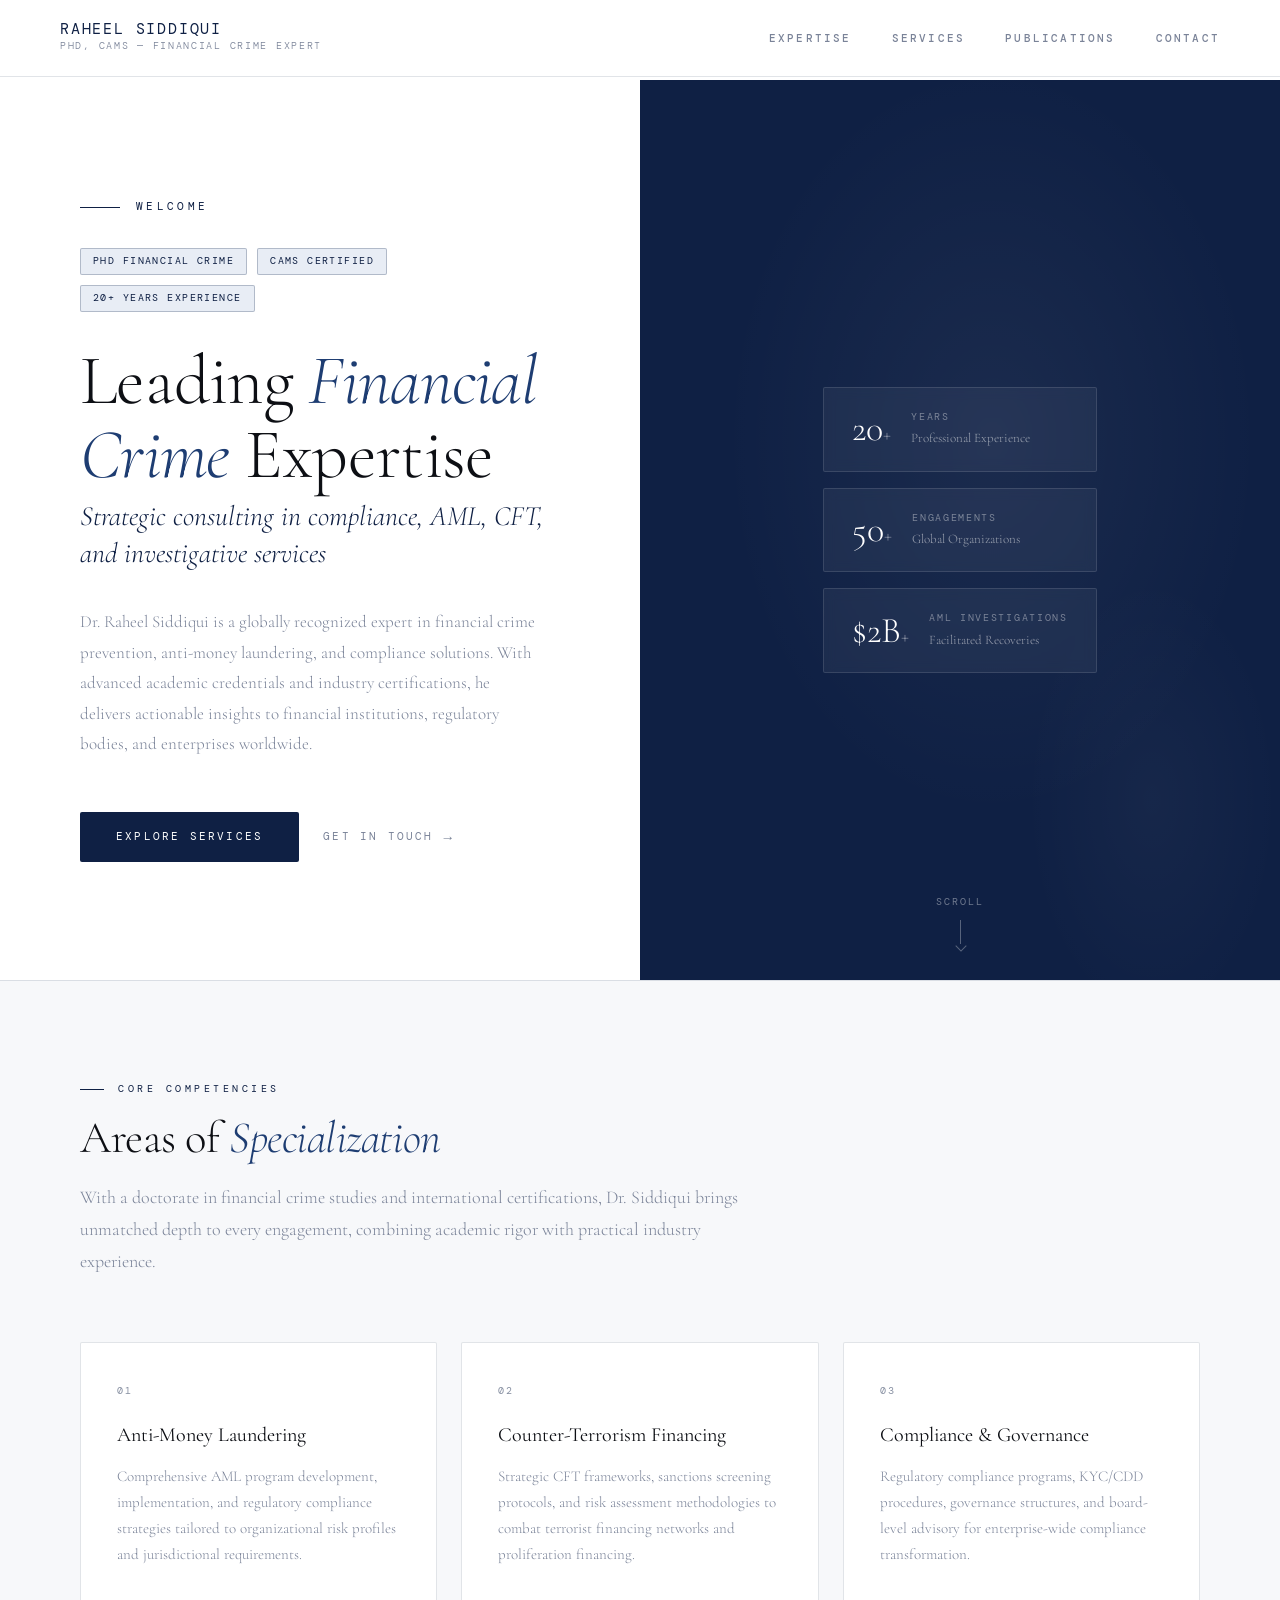
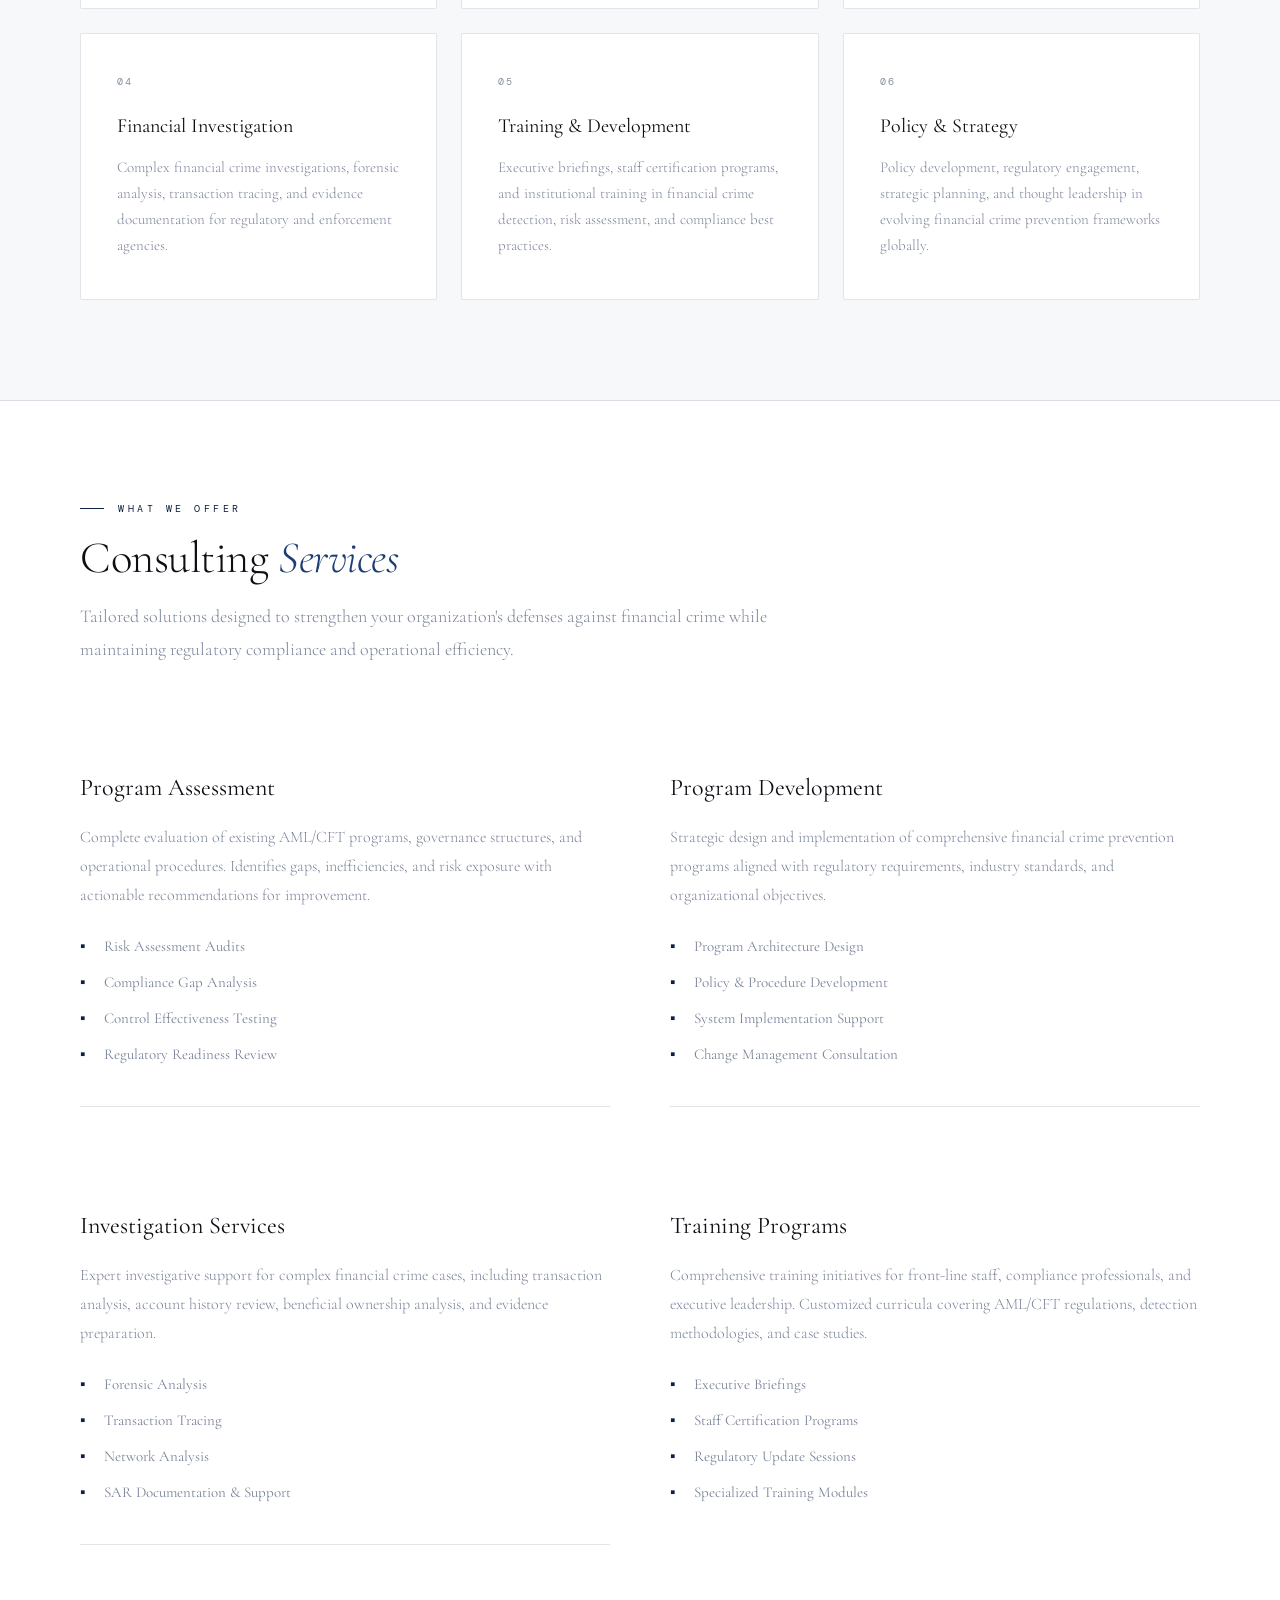
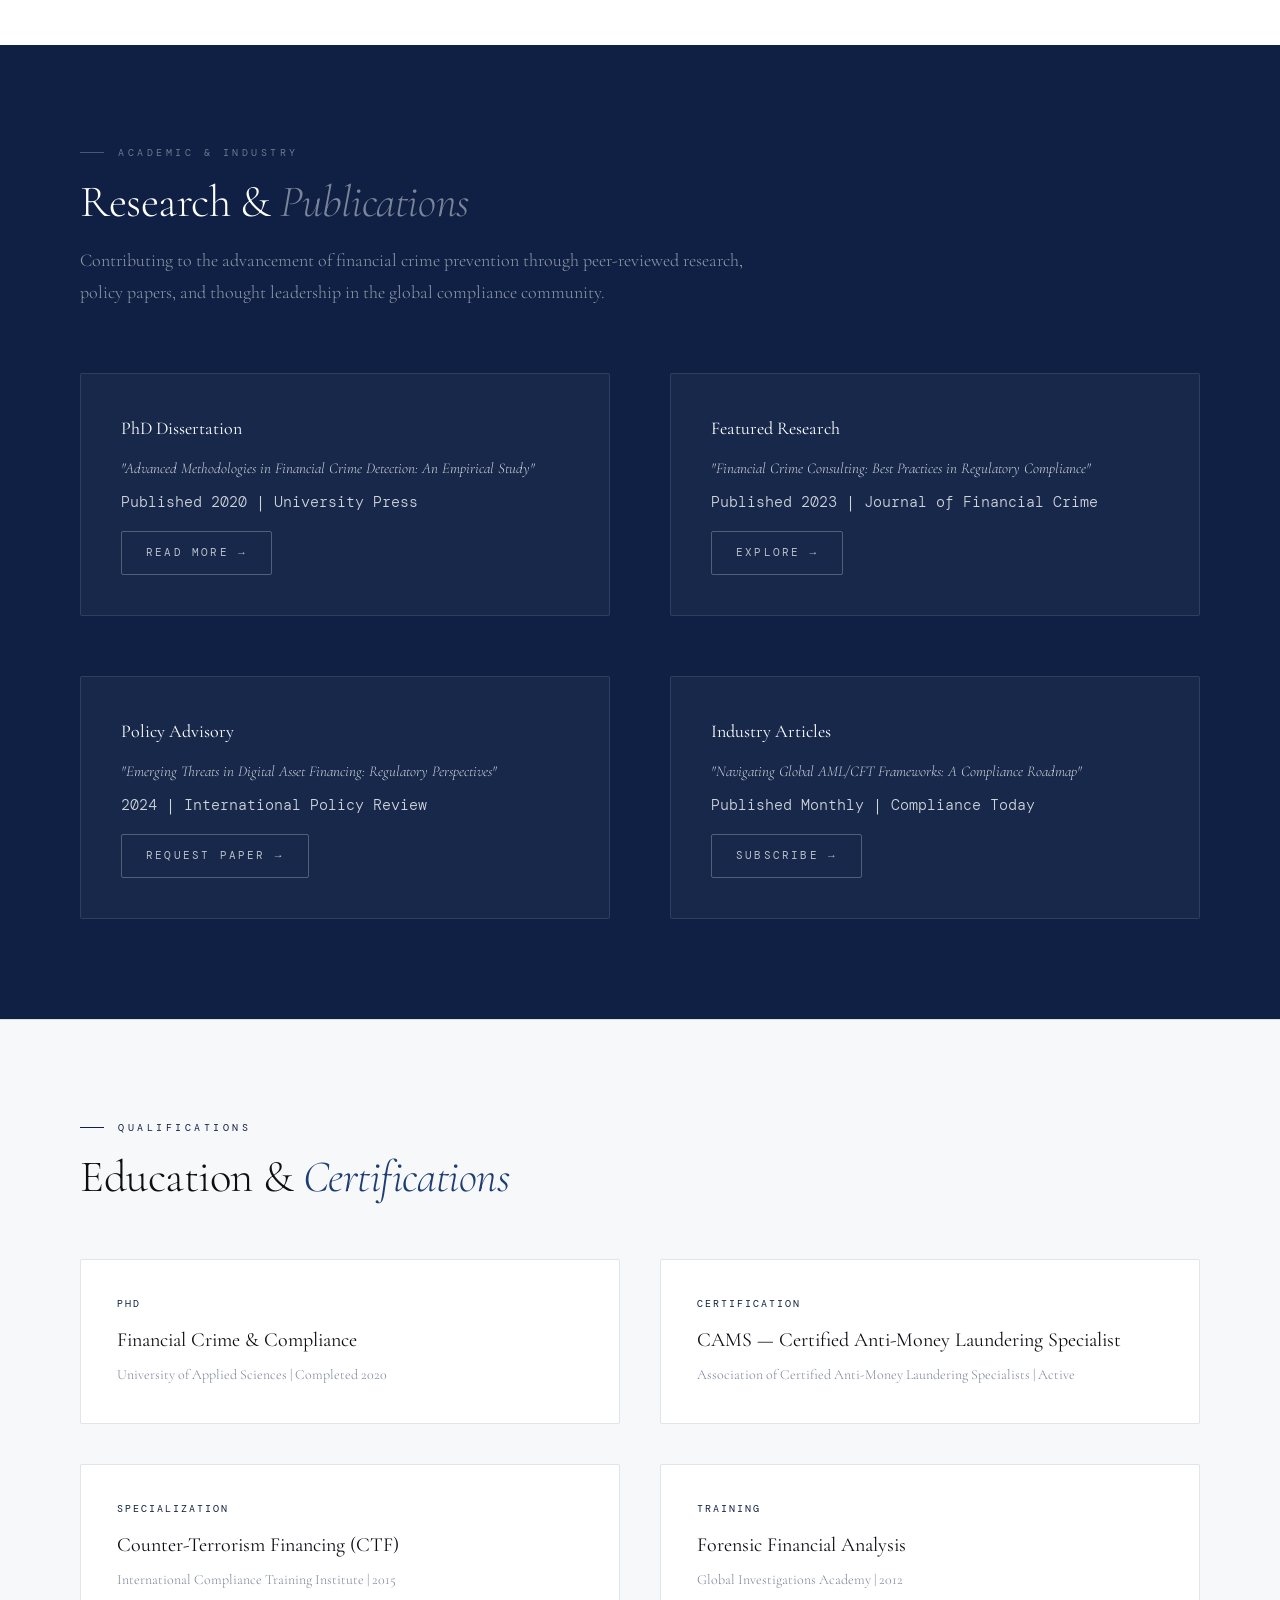
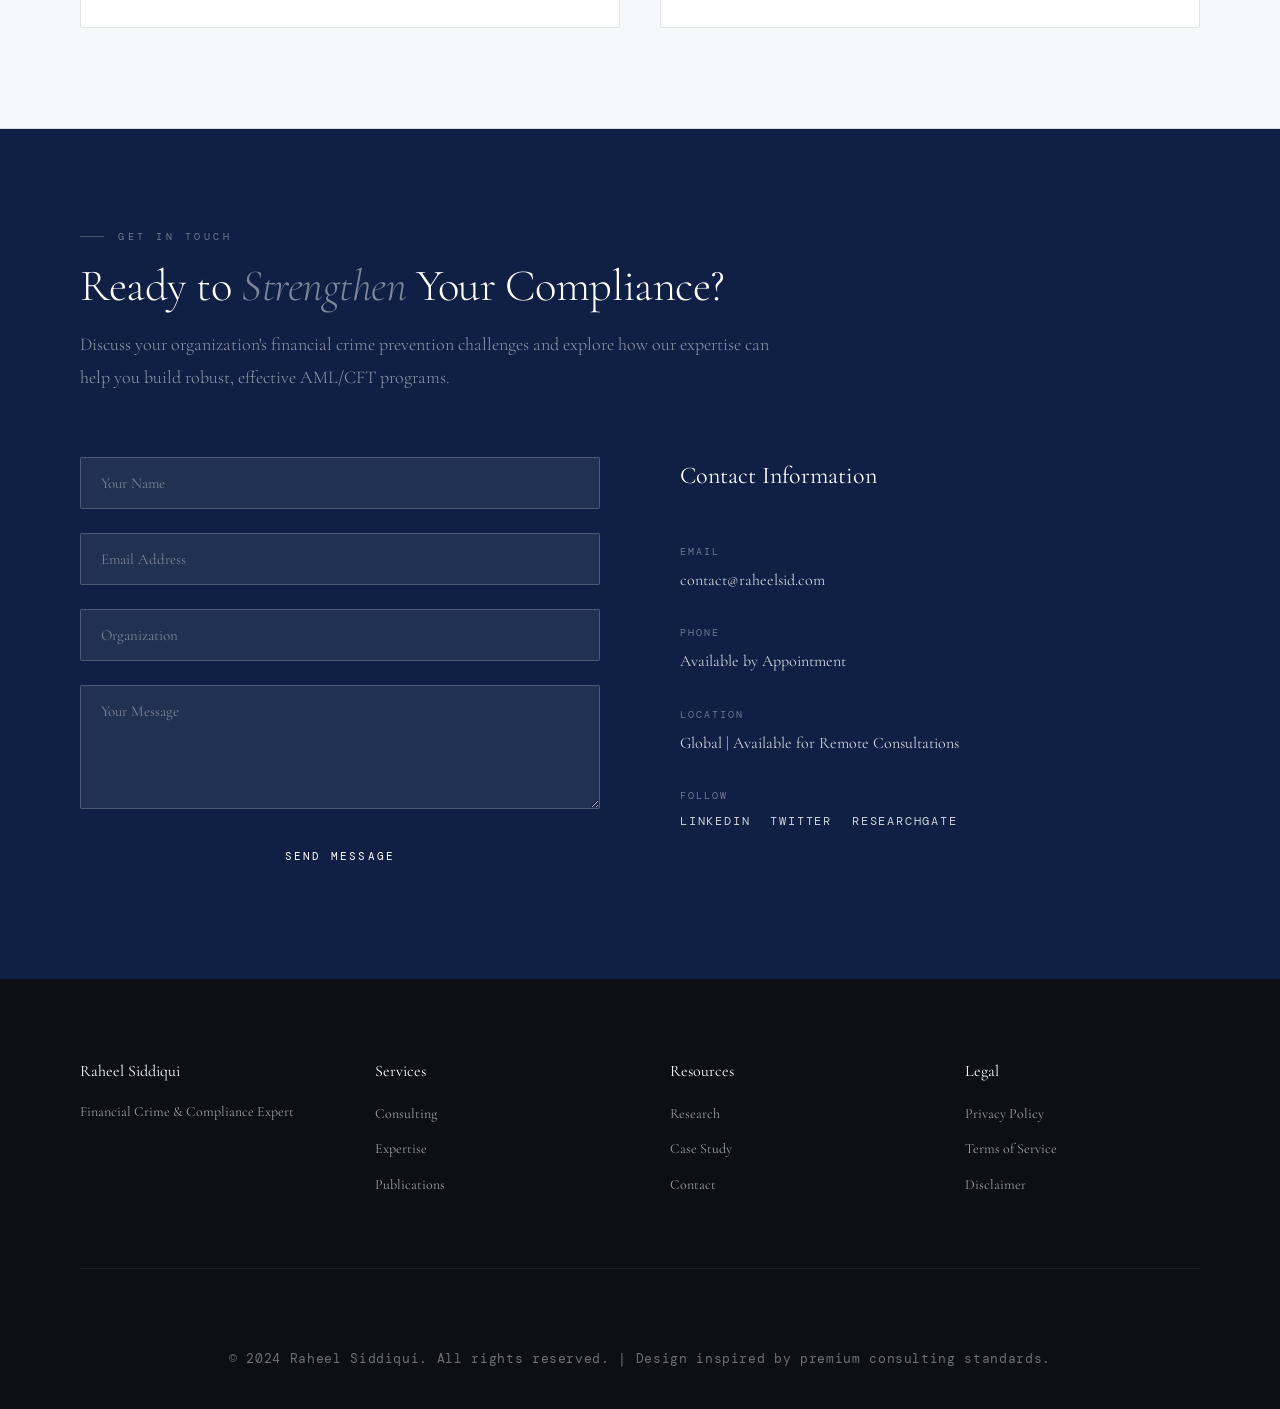
==== Github/index.html @ ab9042a6 "Initial commit of website files" ====
<!DOCTYPE html>
<html lang="en">
<head>
<meta charset="UTF-8">
<meta name="viewport" content="width=device-width, initial-scale=1.0">
<title>Raheel Siddiqui — PhD, CAMS | Financial Crime & Compliance Expert</title>
<link href="https://fonts.googleapis.com/css2?family=Cormorant+Garamond:ital,wght@0,300;0,400;0,600;1,300;1,400&family=DM+Mono:wght@300;400&display=swap" rel="stylesheet">
<link rel="stylesheet" href="styles.css">
</head>
<body>

<!-- ═══════════════════════ NAVIGATION ═══════════════════════ -->
<nav class="navbar">
  <div class="nav-logo-block">
    <div class="nav-name">Raheel Siddiqui</div>
    <div class="nav-title">PhD, CAMS — Financial Crime Expert</div>
  </div>
  <ul class="nav-links">
    <li><a href="#expertise">Expertise</a></li>
    <li><a href="#services">Services</a></li>
    <li><a href="#publications">Publications</a></li>
    <li><a href="#contact">Contact</a></li>
  </ul>
</nav>

<!-- ═══════════════════════ HERO SECTION ═══════════════════════ -->
<section class="hero">
  <div class="hero-left">
    <div class="hero-eyebrow">
      <span>Welcome</span>
    </div>
    
    <div class="hero-credential-row">
      <span class="cred-pill">PhD Financial Crime</span>
      <span class="cred-pill">CAMS Certified</span>
      <span class="cred-pill">20+ Years Experience</span>
    </div>

    <h1>Leading <em>Financial Crime</em> Expertise</h1>
    
    <p class="hero-title-line">Strategic consulting in compliance, AML, CFT, and investigative services</p>
    
    <p class="hero-desc">
      Dr. Raheel Siddiqui is a globally recognized expert in financial crime prevention, anti-money laundering, and compliance solutions. With advanced academic credentials and industry certifications, he delivers actionable insights to financial institutions, regulatory bodies, and enterprises worldwide.
    </p>

    <div class="hero-cta-group">
      <a href="#services" class="btn-primary">Explore Services</a>
      <a href="#contact" class="btn-secondary">Get in Touch</a>
    </div>
  </div>

  <div class="hero-right">
    <div class="hero-visual"></div>
    <div class="hero-stats">
      <div class="stat-card">
        <div class="stat-val">20<span>+</span></div>
        <div class="stat-info">
          <div class="stat-label">Years</div>
          <div class="stat-sub">Professional Experience</div>
        </div>
      </div>
      <div class="stat-card">
        <div class="stat-val">50<span>+</span></div>
        <div class="stat-info">
          <div class="stat-label">Engagements</div>
          <div class="stat-sub">Global Organizations</div>
        </div>
      </div>
      <div class="stat-card">
        <div class="stat-val">$2B<span>+</span></div>
        <div class="stat-info">
          <div class="stat-label">AML Investigations</div>
          <div class="stat-sub">Facilitated Recoveries</div>
        </div>
      </div>
    </div>
    <div class="scroll-hint">
      <span>Scroll</span>
      <div class="scroll-arrow"></div>
    </div>
  </div>
</section>

<!-- ═══════════════════════ EXPERTISE SECTION ═══════════════════════ -->
<section id="expertise" class="section section-alt">
  <div class="section-label">Core Competencies</div>
  <h2>Areas of <em>Specialization</em></h2>
  <p class="section-intro">
    With a doctorate in financial crime studies and international certifications, Dr. Siddiqui brings unmatched depth to every engagement, combining academic rigor with practical industry experience.
  </p>

  <div class="three-col">
    <div class="info-card">
      <div class="info-card-num">01</div>
      <h3>Anti-Money Laundering</h3>
      <p>Comprehensive AML program development, implementation, and regulatory compliance strategies tailored to organizational risk profiles and jurisdictional requirements.</p>
    </div>

    <div class="info-card">
      <div class="info-card-num">02</div>
      <h3>Counter-Terrorism Financing</h3>
      <p>Strategic CFT frameworks, sanctions screening protocols, and risk assessment methodologies to combat terrorist financing networks and proliferation financing.</p>
    </div>

    <div class="info-card">
      <div class="info-card-num">03</div>
      <h3>Compliance & Governance</h3>
      <p>Regulatory compliance programs, KYC/CDD procedures, governance structures, and board-level advisory for enterprise-wide compliance transformation.</p>
    </div>

    <div class="info-card">
      <div class="info-card-num">04</div>
      <h3>Financial Investigation</h3>
      <p>Complex financial crime investigations, forensic analysis, transaction tracing, and evidence documentation for regulatory and enforcement agencies.</p>
    </div>

    <div class="info-card">
      <div class="info-card-num">05</div>
      <h3>Training & Development</h3>
      <p>Executive briefings, staff certification programs, and institutional training in financial crime detection, risk assessment, and compliance best practices.</p>
    </div>

    <div class="info-card">
      <div class="info-card-num">06</div>
      <h3>Policy & Strategy</h3>
      <p>Policy development, regulatory engagement, strategic planning, and thought leadership in evolving financial crime prevention frameworks globally.</p>
    </div>
  </div>
</section>

<!-- ═══════════════════════ SERVICES SECTION ═══════════════════════ -->
<section id="services" class="section">
  <div class="section-label">What We Offer</div>
  <h2>Consulting <em>Services</em></h2>
  <p class="section-intro">
    Tailored solutions designed to strengthen your organization's defenses against financial crime while maintaining regulatory compliance and operational efficiency.
  </p>

  <div class="two-col">
    <div class="service-block">
      <h3>Program Assessment</h3>
      <p>Complete evaluation of existing AML/CFT programs, governance structures, and operational procedures. Identifies gaps, inefficiencies, and risk exposure with actionable recommendations for improvement.</p>
      <ul class="service-list">
        <li>Risk Assessment Audits</li>
        <li>Compliance Gap Analysis</li>
        <li>Control Effectiveness Testing</li>
        <li>Regulatory Readiness Review</li>
      </ul>
    </div>

    <div class="service-block">
      <h3>Program Development</h3>
      <p>Strategic design and implementation of comprehensive financial crime prevention programs aligned with regulatory requirements, industry standards, and organizational objectives.</p>
      <ul class="service-list">
        <li>Program Architecture Design</li>
        <li>Policy & Procedure Development</li>
        <li>System Implementation Support</li>
        <li>Change Management Consultation</li>
      </ul>
    </div>

    <div class="service-block">
      <h3>Investigation Services</h3>
      <p>Expert investigative support for complex financial crime cases, including transaction analysis, account history review, beneficial ownership analysis, and evidence preparation.</p>
      <ul class="service-list">
        <li>Forensic Analysis</li>
        <li>Transaction Tracing</li>
        <li>Network Analysis</li>
        <li>SAR Documentation & Support</li>
      </ul>
    </div>

    <div class="service-block">
      <h3>Training Programs</h3>
      <p>Comprehensive training initiatives for front-line staff, compliance professionals, and executive leadership. Customized curricula covering AML/CFT regulations, detection methodologies, and case studies.</p>
      <ul class="service-list">
        <li>Executive Briefings</li>
        <li>Staff Certification Programs</li>
        <li>Regulatory Update Sessions</li>
        <li>Specialized Training Modules</li>
      </ul>
    </div>
  </div>
</section>

<!-- ═══════════════════════ PUBLICATIONS SECTION ═══════════════════════ -->
<section id="publications" class="section section-navy">
  <div class="section-label light">Academic & Industry</div>
  <h2 class="light">Research & <em>Publications</em></h2>
  <p class="section-intro light">
    Contributing to the advancement of financial crime prevention through peer-reviewed research, policy papers, and thought leadership in the global compliance community.
  </p>

  <div class="two-col">
    <div class="pub-card">
      <h3>PhD Dissertation</h3>
      <p><em>"Advanced Methodologies in Financial Crime Detection: An Empirical Study"</em></p>
      <p class="pub-meta">Published 2020 | University Press</p>
      <a href="dissertation.html" class="btn-outline">Read More →</a>
    </div>

    <div class="pub-card">
      <h3>Featured Research</h3>
      <p><em>"Financial Crime Consulting: Best Practices in Regulatory Compliance"</em></p>
      <p class="pub-meta">Published 2023 | Journal of Financial Crime</p>
      <a href="financial-crime-consulting.html" class="btn-outline">Explore →</a>
    </div>

    <div class="pub-card">
      <h3>Policy Advisory</h3>
      <p><em>"Emerging Threats in Digital Asset Financing: Regulatory Perspectives"</em></p>
      <p class="pub-meta">2024 | International Policy Review</p>
      <a href="#contact" class="btn-outline">Request Paper →</a>
    </div>

    <div class="pub-card">
      <h3>Industry Articles</h3>
      <p><em>"Navigating Global AML/CFT Frameworks: A Compliance Roadmap"</em></p>
      <p class="pub-meta">Published Monthly | Compliance Today</p>
      <a href="#contact" class="btn-outline">Subscribe →</a>
    </div>
  </div>
</section>

<!-- ═══════════════════════ CREDENTIALS SECTION ═══════════════════════ -->
<section class="section section-alt">
  <div class="section-label">Qualifications</div>
  <h2>Education & <em>Certifications</em></h2>

  <div class="credentials-grid">
    <div class="cred-item">
      <div class="cred-type">PhD</div>
      <h3>Financial Crime & Compliance</h3>
      <p>University of Applied Sciences | Completed 2020</p>
    </div>

    <div class="cred-item">
      <div class="cred-type">Certification</div>
      <h3>CAMS — Certified Anti-Money Laundering Specialist</h3>
      <p>Association of Certified Anti-Money Laundering Specialists | Active</p>
    </div>

    <div class="cred-item">
      <div class="cred-type">Specialization</div>
      <h3>Counter-Terrorism Financing (CTF)</h3>
      <p>International Compliance Training Institute | 2015</p>
    </div>

    <div class="cred-item">
      <div class="cred-type">Training</div>
      <h3>Forensic Financial Analysis</h3>
      <p>Global Investigations Academy | 2012</p>
    </div>
  </div>
</section>

<!-- ═══════════════════════ CONTACT SECTION ═══════════════════════ -->
<section id="contact" class="section section-navy">
  <div class="section-label light">Get In Touch</div>
  <h2 class="light">Ready to <em>Strengthen</em> Your Compliance?</h2>
  <p class="section-intro light">
    Discuss your organization's financial crime prevention challenges and explore how our expertise can help you build robust, effective AML/CFT programs.
  </p>

  <div class="contact-container">
    <form class="contact-form" id="contactForm">
      <div class="form-group">
        <input type="text" placeholder="Your Name" required aria-label="Name">
      </div>
      <div class="form-group">
        <input type="email" placeholder="Email Address" required aria-label="Email">
      </div>
      <div class="form-group">
        <input type="text" placeholder="Organization" aria-label="Organization">
      </div>
      <div class="form-group">
        <textarea placeholder="Your Message" rows="5" aria-label="Message"></textarea>
      </div>
      <button type="submit" class="btn-primary">Send Message</button>
    </form>

    <div class="contact-info">
      <h3>Contact Information</h3>
      <div class="info-item">
        <span class="label">Email</span>
        <a href="mailto:contact@raheelsid.com">contact@raheelsid.com</a>
      </div>
      <div class="info-item">
        <span class="label">Phone</span>
        <a href="tel:+1-000-000-0000">Available by Appointment</a>
      </div>
      <div class="info-item">
        <span class="label">Location</span>
        <p>Global | Available for Remote Consultations</p>
      </div>
      <div class="info-item">
        <span class="label">Follow</span>
        <div class="social-links">
          <a href="#" aria-label="LinkedIn">LinkedIn</a>
          <a href="#" aria-label="Twitter">Twitter</a>
          <a href="#" aria-label="ResearchGate">ResearchGate</a>
        </div>
      </div>
    </div>
  </div>
</section>

<!-- ═══════════════════════ FOOTER ═══════════════════════ -->
<footer class="footer">
  <div class="footer-content">
    <div class="footer-col">
      <h4>Raheel Siddiqui</h4>
      <p>Financial Crime & Compliance Expert</p>
    </div>
    <div class="footer-col">
      <h4>Services</h4>
      <ul>
        <li><a href="#services">Consulting</a></li>
        <li><a href="#expertise">Expertise</a></li>
        <li><a href="#publications">Publications</a></li>
      </ul>
    </div>
    <div class="footer-col">
      <h4>Resources</h4>
      <ul>
        <li><a href="dissertation.html">Research</a></li>
        <li><a href="financial-crime-consulting.html">Case Study</a></li>
        <li><a href="#contact">Contact</a></li>
      </ul>
    </div>
    <div class="footer-col">
      <h4>Legal</h4>
      <ul>
        <li><a href="#privacy">Privacy Policy</a></li>
        <li><a href="#terms">Terms of Service</a></li>
        <li><a href="#disclaimer">Disclaimer</a></li>
      </ul>
    </div>
  </div>
  <div class="footer-bottom">
    <p>&copy; 2024 Raheel Siddiqui. All rights reserved. | Design inspired by premium consulting standards.</p>
  </div>
</footer>

<script src="script.js"></script>
</body>
</html>
---- Github/styles.css ----
/* ════════════════════════════════════════════════════════════════════════════ */
/* RAHEELSID.COM PROFESSIONAL WEBSITE STYLES */
/* ════════════════════════════════════════════════════════════════════════════ */

/* ──────────────────────── COLOR PALETTE ────────────────────────── */
:root {
  --white: #ffffff;
  --off-white: #f7f8fa;
  --light-gray: #eef0f4;
  --mid-gray: #c8cdd8;
  --muted: #7a8398;
  --black: #0d0f14;
  --navy: #0f2044;
  --navy-mid: #1a3360;
  --navy-light: #1e3d72;
  --navy-pale: #e8edf5;
  --accent: #d4af37;
  --rule: rgba(15, 32, 68, 0.12);
}

/* ──────────────────────── RESET & BASE ────────────────────────── */
*, *::before, *::after {
  box-sizing: border-box;
  margin: 0;
  padding: 0;
}

html {
  scroll-behavior: smooth;
}

body {
  background-color: var(--white);
  color: var(--black);
  font-family: 'Cormorant Garamond', Georgia, serif;
  overflow-x: hidden;
  cursor: default;
  line-height: 1.6;
}

/* ──────────────────────── NAVIGATION ────────────────────────── */
.navbar {
  position: fixed;
  top: 0;
  left: 0;
  right: 0;
  z-index: 100;
  display: flex;
  justify-content: space-between;
  align-items: center;
  padding: 22px 60px;
  background: rgba(255, 255, 255, 0.96);
  backdrop-filter: blur(12px);
  border-bottom: 1px solid var(--rule);
}

.nav-logo-block {
  display: flex;
  flex-direction: column;
  gap: 2px;
}

.nav-name {
  font-size: 15px;
  letter-spacing: 0.12em;
  text-transform: uppercase;
  color: var(--navy);
  font-family: 'DM Mono', monospace;
  font-weight: 400;
  line-height: 1;
}

.nav-title {
  font-family: 'DM Mono', monospace;
  font-size: 9.5px;
  letter-spacing: 0.18em;
  text-transform: uppercase;
  color: var(--muted);
  font-weight: 300;
}

.nav-links {
  display: flex;
  gap: 40px;
  list-style: none;
}

.nav-links a {
  font-family: 'DM Mono', monospace;
  font-size: 11px;
  letter-spacing: 0.2em;
  text-transform: uppercase;
  color: var(--muted);
  text-decoration: none;
  transition: color 0.3s, transform 0.2s;
}

.nav-links a:hover {
  color: var(--navy);
  transform: translateY(-2px);
}

/* ──────────────────────── HERO SECTION ────────────────────────── */
.hero {
  min-height: 100vh;
  display: grid;
  grid-template-columns: 1fr 1fr;
  position: relative;
  overflow: hidden;
  margin-top: 80px;
}

.hero-left {
  display: flex;
  flex-direction: column;
  justify-content: center;
  padding: 100px 80px;
  background: var(--white);
  position: relative;
  z-index: 2;
}

.hero-eyebrow {
  font-family: 'DM Mono', monospace;
  font-size: 11px;
  letter-spacing: 0.3em;
  text-transform: uppercase;
  color: var(--navy);
  margin-bottom: 32px;
  display: flex;
  align-items: center;
  gap: 16px;
}

.hero-eyebrow::before {
  content: '';
  display: block;
  width: 40px;
  height: 1px;
  background: var(--navy);
}

.hero-credential-row {
  display: flex;
  gap: 10px;
  flex-wrap: wrap;
  margin-bottom: 32px;
}

.cred-pill {
  font-family: 'DM Mono', monospace;
  font-size: 9.5px;
  letter-spacing: 0.15em;
  text-transform: uppercase;
  color: var(--navy);
  border: 1px solid rgba(15, 32, 68, 0.25);
  padding: 5px 12px;
  background: var(--navy-pale);
  border-radius: 2px;
}

h1 {
  font-size: clamp(44px, 5.5vw, 80px);
  font-weight: 300;
  line-height: 1.05;
  letter-spacing: -0.01em;
  margin-bottom: 6px;
  color: var(--black);
}

h1 em {
  font-style: italic;
  color: var(--navy-light);
}

.hero-title-line {
  font-size: clamp(18px, 2.2vw, 28px);
  font-weight: 300;
  font-style: italic;
  line-height: 1.3;
  margin-bottom: 36px;
  color: var(--navy);
  font-family: 'Cormorant Garamond', serif;
}

.hero-desc {
  font-size: 17px;
  line-height: 1.8;
  color: var(--muted);
  max-width: 460px;
  font-weight: 300;
  margin-bottom: 52px;
}

.hero-cta-group {
  display: flex;
  gap: 24px;
  align-items: center;
  flex-wrap: wrap;
}

.btn-primary {
  background: var(--navy);
  color: var(--white);
  font-family: 'DM Mono', monospace;
  font-size: 11px;
  letter-spacing: 0.2em;
  text-transform: uppercase;
  padding: 16px 36px;
  border: none;
  cursor: pointer;
  text-decoration: none;
  display: inline-block;
  transition: background 0.3s, transform 0.2s, box-shadow 0.3s;
  border-radius: 2px;
}

.btn-primary:hover {
  background: var(--navy-light);
  transform: translateY(-2px);
  box-shadow: 0 8px 24px rgba(15, 32, 68, 0.15);
}

.btn-secondary {
  font-family: 'DM Mono', monospace;
  font-size: 11px;
  letter-spacing: 0.2em;
  text-transform: uppercase;
  color: var(--muted);
  text-decoration: none;
  display: flex;
  align-items: center;
  gap: 10px;
  transition: color 0.3s;
}

.btn-secondary:hover {
  color: var(--navy);
}

.btn-secondary::after {
  content: '→';
  font-size: 14px;
  transition: transform 0.2s;
}

.btn-secondary:hover::after {
  transform: translateX(4px);
}

/* ──────────────────────── HERO RIGHT ────────────────────────── */
.hero-right {
  position: relative;
  overflow: hidden;
  background: var(--navy);
  display: flex;
  flex-direction: column;
  justify-content: center;
  align-items: center;
}

.hero-visual {
  position: absolute;
  inset: 0;
  background:
    radial-gradient(ellipse 70% 70% at 55% 40%, rgba(255, 255, 255, 0.05) 0%, transparent 60%),
    radial-gradient(ellipse 40% 50% at 80% 80%, rgba(255, 255, 255, 0.03) 0%, transparent 50%);
}

.hero-svg {
  position: absolute;
  inset: 0;
  width: 100%;
  height: 100%;
  opacity: 0.13;
}

.hero-stats {
  position: relative;
  display: flex;
  flex-direction: column;
  gap: 16px;
  padding: 60px 48px;
  z-index: 2;
}

.stat-card {
  width: 100%;
  max-width: 300px;
  border: 1px solid rgba(255, 255, 255, 0.12);
  padding: 22px 28px;
  background: rgba(255, 255, 255, 0.05);
  backdrop-filter: blur(6px);
  display: flex;
  align-items: center;
  gap: 20px;
  animation: float 7s ease-in-out infinite;
  border-radius: 2px;
}

.stat-card:nth-child(2) {
  animation-delay: -2.3s;
}

.stat-card:nth-child(3) {
  animation-delay: -4.6s;
}

@keyframes float {
  0%, 100% {
    transform: translateY(0);
  }
  50% {
    transform: translateY(-6px);
  }
}

.stat-val {
  font-size: 36px;
  font-weight: 300;
  color: var(--white);
  line-height: 1;
  white-space: nowrap;
}

.stat-val span {
  font-size: 20px;
  color: rgba(255, 255, 255, 0.45);
}

.stat-label {
  font-family: 'DM Mono', monospace;
  font-size: 9.5px;
  letter-spacing: 0.18em;
  text-transform: uppercase;
  color: rgba(255, 255, 255, 0.4);
  margin-bottom: 3px;
}

.stat-sub {
  font-size: 13px;
  color: rgba(255, 255, 255, 0.55);
  font-weight: 300;
}

.scroll-hint {
  position: absolute;
  bottom: 36px;
  left: 50%;
  transform: translateX(-50%);
  display: flex;
  flex-direction: column;
  align-items: center;
  gap: 10px;
  font-family: 'DM Mono', monospace;
  font-size: 10px;
  letter-spacing: 0.2em;
  text-transform: uppercase;
  color: rgba(255, 255, 255, 0.4);
  animation: bounce 2s infinite;
}

@keyframes bounce {
  0%, 100% {
    transform: translateX(-50%) translateY(0);
  }
  50% {
    transform: translateX(-50%) translateY(-8px);
  }
}

.scroll-arrow {
  width: 1px;
  height: 24px;
  background: rgba(255, 255, 255, 0.3);
  position: relative;
}

.scroll-arrow::after {
  content: '';
  position: absolute;
  bottom: -6px;
  left: -3px;
  width: 8px;
  height: 8px;
  border: 1px solid rgba(255, 255, 255, 0.3);
  border-top: none;
  border-left: none;
  transform: rotate(45deg);
}

/* ──────────────────────── SECTIONS ────────────────────────── */
.section {
  padding: 100px 80px;
}

.section-alt {
  background: var(--off-white);
  border-top: 1px solid var(--rule);
  border-bottom: 1px solid var(--rule);
}

.section-navy {
  background: var(--navy);
}

.section-label {
  font-family: 'DM Mono', monospace;
  font-size: 10px;
  letter-spacing: 0.35em;
  text-transform: uppercase;
  color: var(--navy);
  margin-bottom: 16px;
  display: flex;
  align-items: center;
  gap: 14px;
}

.section-label::before {
  content: '';
  display: block;
  width: 24px;
  height: 1px;
  background: var(--navy);
}

.section-label.light {
  color: rgba(255, 255, 255, 0.4);
}

.section-label.light::before {
  background: rgba(255, 255, 255, 0.25);
}

h2 {
  font-size: clamp(30px, 3.5vw, 50px);
  font-weight: 300;
  line-height: 1.15;
  letter-spacing: -0.01em;
  margin-bottom: 16px;
  color: var(--black);
}

h2 em {
  font-style: italic;
  color: var(--navy-light);
}

h2.light {
  color: var(--white);
}

h2.light em {
  color: rgba(255, 255, 255, 0.45);
}

.section-intro {
  font-size: 18px;
  line-height: 1.8;
  color: var(--muted);
  font-weight: 300;
  max-width: 700px;
  margin-bottom: 64px;
}

.section-intro.light {
  color: rgba(255, 255, 255, 0.55);
}

/* ──────────────────────── GRID LAYOUTS ────────────────────────── */
.two-col {
  display: grid;
  grid-template-columns: 1fr 1fr;
  gap: 60px;
  margin-top: 56px;
}

.three-col {
  display: grid;
  grid-template-columns: repeat(3, 1fr);
  gap: 24px;
  margin-top: 56px;
}

/* ──────────────────────── INFO CARDS ────────────────────────── */
.info-card {
  padding: 40px 36px;
  border: 1px solid var(--rule);
  background: var(--white);
  position: relative;
  overflow: hidden;
  transition: background 0.3s, transform 0.3s;
  border-radius: 2px;
}

.info-card::before {
  content: '';
  position: absolute;
  top: 0;
  left: 0;
  width: 100%;
  height: 3px;
  background: linear-gradient(to right, var(--navy), transparent);
  transform: scaleX(0);
  transform-origin: left;
  transition: transform 0.4s;
}

.info-card:hover {
  background: var(--navy-pale);
  transform: translateY(-4px);
}

.info-card:hover::before {
  transform: scaleX(1);
}

.info-card-num {
  font-family: 'DM Mono', monospace;
  font-size: 10px;
  letter-spacing: 0.2em;
  color: var(--navy);
  opacity: 0.5;
  margin-bottom: 20px;
}

.info-card h3 {
  font-size: 20px;
  font-weight: 400;
  margin-bottom: 12px;
  color: var(--black);
}

.info-card p {
  font-size: 15px;
  line-height: 1.75;
  color: var(--muted);
  font-weight: 300;
}

/* ──────────────────────── SERVICE BLOCKS ────────────────────────── */
.service-block {
  padding: 40px 0;
  border-bottom: 1px solid var(--rule);
}

.service-block:last-child {
  border-bottom: none;
}

.service-block h3 {
  font-size: 24px;
  font-weight: 400;
  margin-bottom: 16px;
  color: var(--black);
}

.service-block p {
  font-size: 16px;
  line-height: 1.8;
  color: var(--muted);
  margin-bottom: 24px;
  font-weight: 300;
}

.service-list {
  list-style: none;
  display: flex;
  flex-direction: column;
  gap: 12px;
}

.service-list li {
  font-size: 15px;
  color: var(--muted);
  padding-left: 24px;
  position: relative;
}

.service-list li::before {
  content: '▪';
  position: absolute;
  left: 0;
  color: var(--navy);
}

/* ──────────────────────── PUBLICATIONS ────────────────────────── */
.pub-card {
  padding: 40px;
  border: 1px solid rgba(255, 255, 255, 0.1);
  background: rgba(255, 255, 255, 0.04);
  border-radius: 2px;
  transition: background 0.3s;
}

.pub-card:hover {
  background: rgba(255, 255, 255, 0.08);
}

.pub-card h3 {
  font-size: 18px;
  font-weight: 400;
  margin-bottom: 12px;
  color: var(--white);
}

.pub-card p {
  font-size: 15px;
  line-height: 1.75;
  color: rgba(255, 255, 255, 0.8);
  font-weight: 300;
  margin-bottom: 8px;
}

.pub-meta {
  font-family: 'DM Mono', monospace;
  font-size: 9px;
  color: rgba(255, 255, 255, 0.4);
  margin-bottom: 16px !important;
}

.btn-outline {
  border: 1px solid rgba(255, 255, 255, 0.25);
  color: rgba(255, 255, 255, 0.7);
  font-family: 'DM Mono', monospace;
  font-size: 11px;
  letter-spacing: 0.2em;
  text-transform: uppercase;
  padding: 12px 24px;
  text-decoration: none;
  display: inline-flex;
  align-items: center;
  gap: 8px;
  transition: border-color 0.3s, color 0.3s;
  border-radius: 2px;
  background: transparent;
  cursor: pointer;
}

.btn-outline:hover {
  border-color: rgba(255, 255, 255, 0.6);
  color: var(--white);
}

/* ──────────────────────── CREDENTIALS ────────────────────────── */
.credentials-grid {
  display: grid;
  grid-template-columns: repeat(2, 1fr);
  gap: 40px;
  margin-top: 56px;
}

.cred-item {
  padding: 36px;
  border: 1px solid var(--rule);
  background: var(--white);
  border-radius: 2px;
}

.cred-type {
  font-family: 'DM Mono', monospace;
  font-size: 10px;
  letter-spacing: 0.2em;
  text-transform: uppercase;
  color: var(--navy);
  margin-bottom: 12px;
}

.cred-item h3 {
  font-size: 20px;
  font-weight: 400;
  margin-bottom: 8px;
  color: var(--black);
}

.cred-item p {
  font-size: 14px;
  color: var(--muted);
  font-weight: 300;
}

/* ──────────────────────── CONTACT SECTION ────────────────────────── */
.contact-container {
  display: grid;
  grid-template-columns: 1fr 1fr;
  gap: 80px;
  margin-top: 56px;
}

.contact-form {
  display: flex;
  flex-direction: column;
  gap: 24px;
}

.form-group {
  display: flex;
  flex-direction: column;
}

.form-group input,
.form-group textarea {
  padding: 16px 20px;
  border: 1px solid rgba(255, 255, 255, 0.2);
  background: rgba(255, 255, 255, 0.08);
  color: var(--white);
  font-family: 'Cormorant Garamond', serif;
  font-size: 15px;
  border-radius: 2px;
  transition: border-color 0.3s, background 0.3s;
}

.form-group input::placeholder,
.form-group textarea::placeholder {
  color: rgba(255, 255, 255, 0.4);
}

.form-group input:focus,
.form-group textarea:focus {
  outline: none;
  border-color: rgba(255, 255, 255, 0.5);
  background: rgba(255, 255, 255, 0.12);
}

.contact-info {
  display: flex;
  flex-direction: column;
  gap: 32px;
}

.contact-info h3 {
  font-size: 24px;
  font-weight: 400;
  color: var(--white);
  margin-bottom: 16px;
}

.info-item {
  display: flex;
  flex-direction: column;
  gap: 8px;
}

.info-item .label {
  font-family: 'DM Mono', monospace;
  font-size: 10px;
  letter-spacing: 0.2em;
  text-transform: uppercase;
  color: rgba(255, 255, 255, 0.4);
}

.info-item a,
.info-item p {
  font-size: 16px;
  color: rgba(255, 255, 255, 0.8);
  text-decoration: none;
  transition: color 0.3s;
}

.info-item a:hover {
  color: var(--white);
}

.social-links {
  display: flex;
  gap: 20px;
}

.social-links a {
  font-family: 'DM Mono', monospace;
  font-size: 12px;
  letter-spacing: 0.15em;
  text-transform: uppercase;
}

/* ──────────────────────── FOOTER ────────────────────────── */
.footer {
  background: var(--black);
  color: var(--white);
  padding: 80px 80px 40px;
}

.footer-content {
  display: grid;
  grid-template-columns: repeat(4, 1fr);
  gap: 60px;
  margin-bottom: 60px;
  border-bottom: 1px solid rgba(255, 255, 255, 0.08);
  padding-bottom: 60px;
}

.footer-col h4 {
  font-size: 16px;
  font-weight: 400;
  margin-bottom: 16px;
  color: var(--white);
}

.footer-col p,
.footer-col ul {
  list-style: none;
}

.footer-col p {
  font-size: 14px;
  color: rgba(255, 255, 255, 0.6);
  line-height: 1.6;
}

.footer-col ul li {
  margin-bottom: 10px;
}

.footer-col a {
  font-size: 14px;
  color: rgba(255, 255, 255, 0.6);
  text-decoration: none;
  transition: color 0.3s;
}

.footer-col a:hover {
  color: var(--white);
}

.footer-bottom {
  text-align: center;
  padding-top: 20px;
  font-size: 13px;
  color: rgba(255, 255, 255, 0.4);
  font-family: 'DM Mono', monospace;
  letter-spacing: 0.05em;
}

/* ──────────────────────── RESPONSIVE ────────────────────────── */
@media (max-width: 1024px) {
  .hero {
    grid-template-columns: 1fr;
    min-height: auto;
  }

  .hero-left {
    padding: 100px 60px;
  }

  .hero-right {
    min-height: 60vh;
  }

  .two-col,
  .credentials-grid {
    grid-template-columns: 1fr;
  }

  .three-col {
    grid-template-columns: repeat(2, 1fr);
  }

  .contact-container {
    grid-template-columns: 1fr;
    gap: 60px;
  }

  .footer-content {
    grid-template-columns: repeat(2, 1fr);
  }
}

@media (max-width: 768px) {
  .navbar {
    flex-direction: column;
    gap: 20px;
    padding: 16px 30px;
  }

  .nav-links {
    gap: 20px;
  }

  .section {
    padding: 60px 30px;
  }

  .section .hero-left {
    padding: 80px 30px;
  }

  h1 {
    font-size: clamp(32px, 4vw, 56px);
  }

  h2 {
    font-size: clamp(24px, 3vw, 40px);
  }

  .three-col {
    grid-template-columns: 1fr;
  }

  .credentials-grid {
    grid-template-columns: 1fr;
  }

  .footer-content {
    grid-template-columns: 1fr;
    gap: 40px;
  }

  .hero-cta-group {
    flex-direction: column;
    align-items: flex-start;
  }

  .btn-primary,
  .btn-outline {
    width: 100%;
    text-align: center;
  }
}

@media (max-width: 480px) {
  .navbar {
    padding: 12px 16px;
  }

  .nav-name {
    font-size: 12px;
  }

  .nav-title {
    font-size: 8px;
  }

  .nav-links {
    display: none;
  }

  .section {
    padding: 40px 20px;
  }

  .hero-left {
    padding: 60px 20px !important;
  }

  .hero-desc {
    max-width: 100%;
  }

  .hero-stats {
    padding: 40px 20px;
  }

  .stat-card {
    max-width: 100%;
  }

  .stat-val {
    font-size: 28px;
  }

  .contact-form {
    gap: 16px;
  }

  .form-group input,
  .form-group textarea {
    padding: 12px 16px;
  }
}
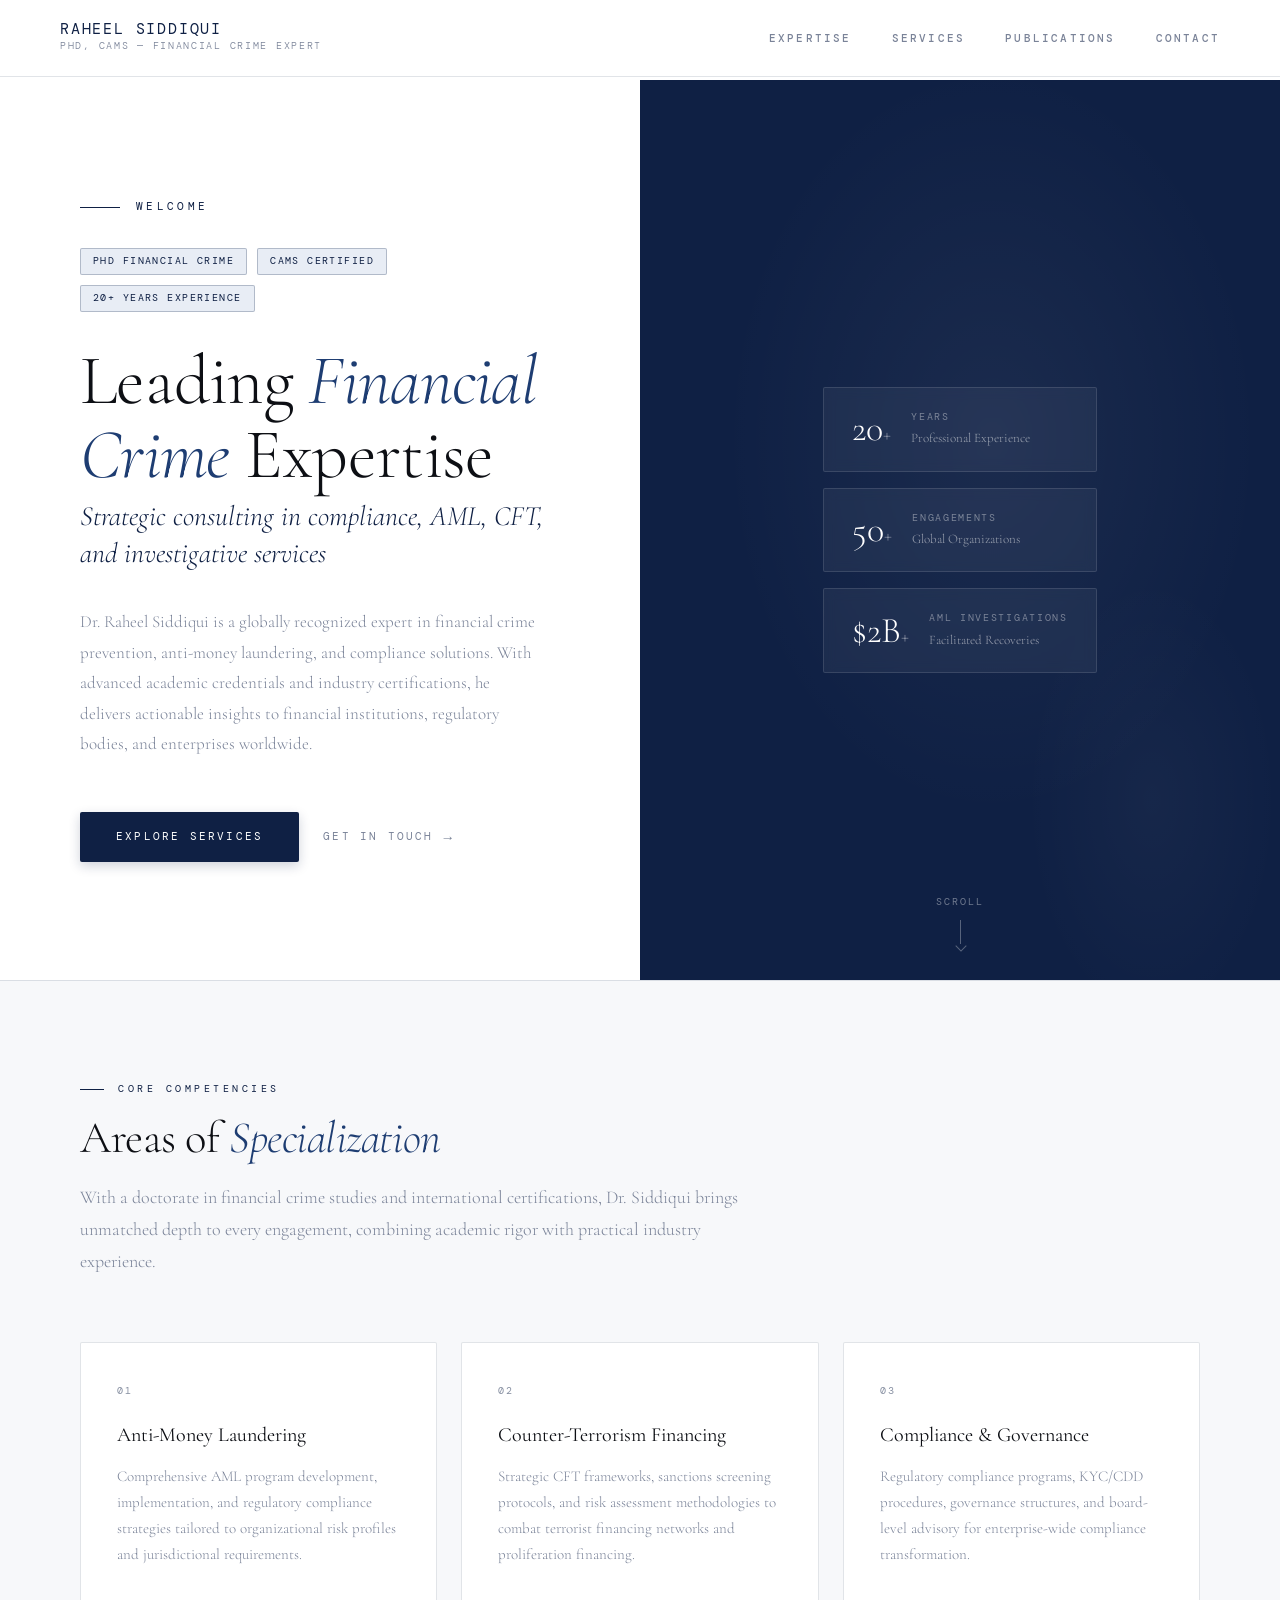
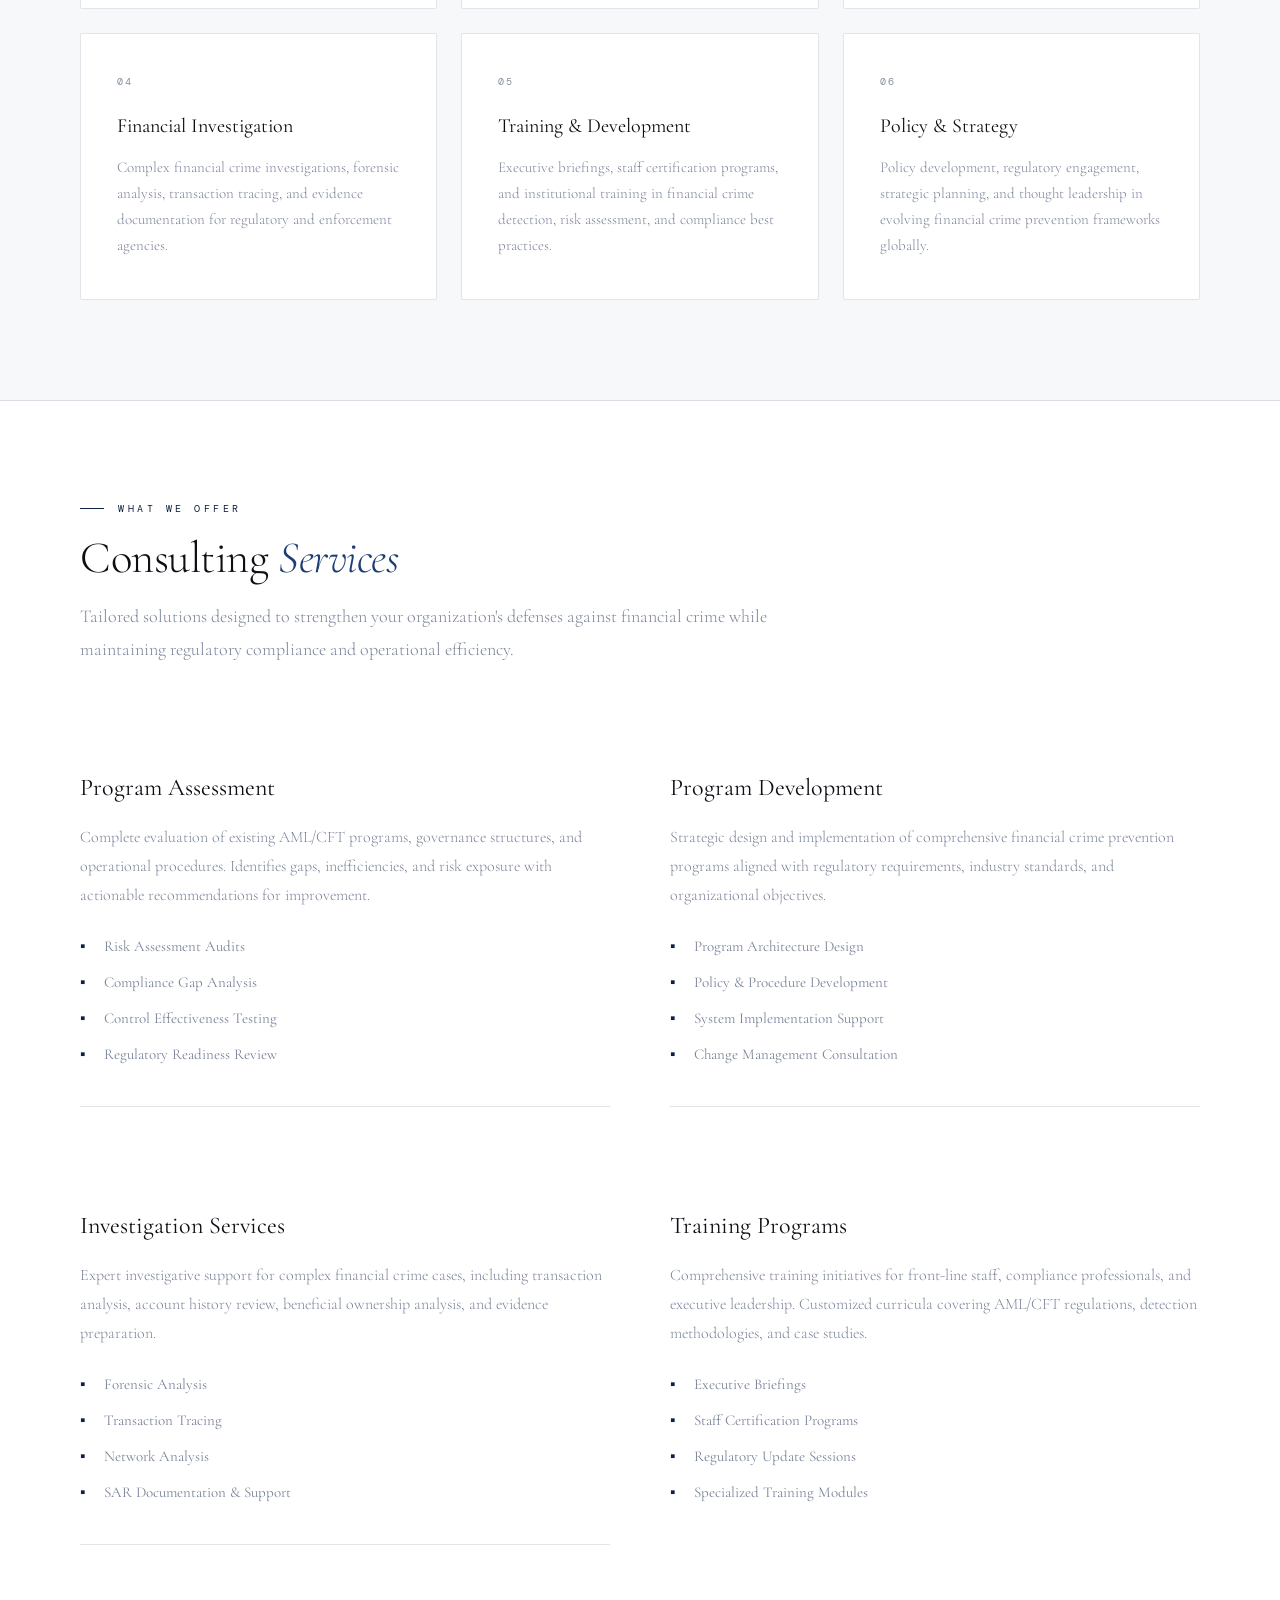
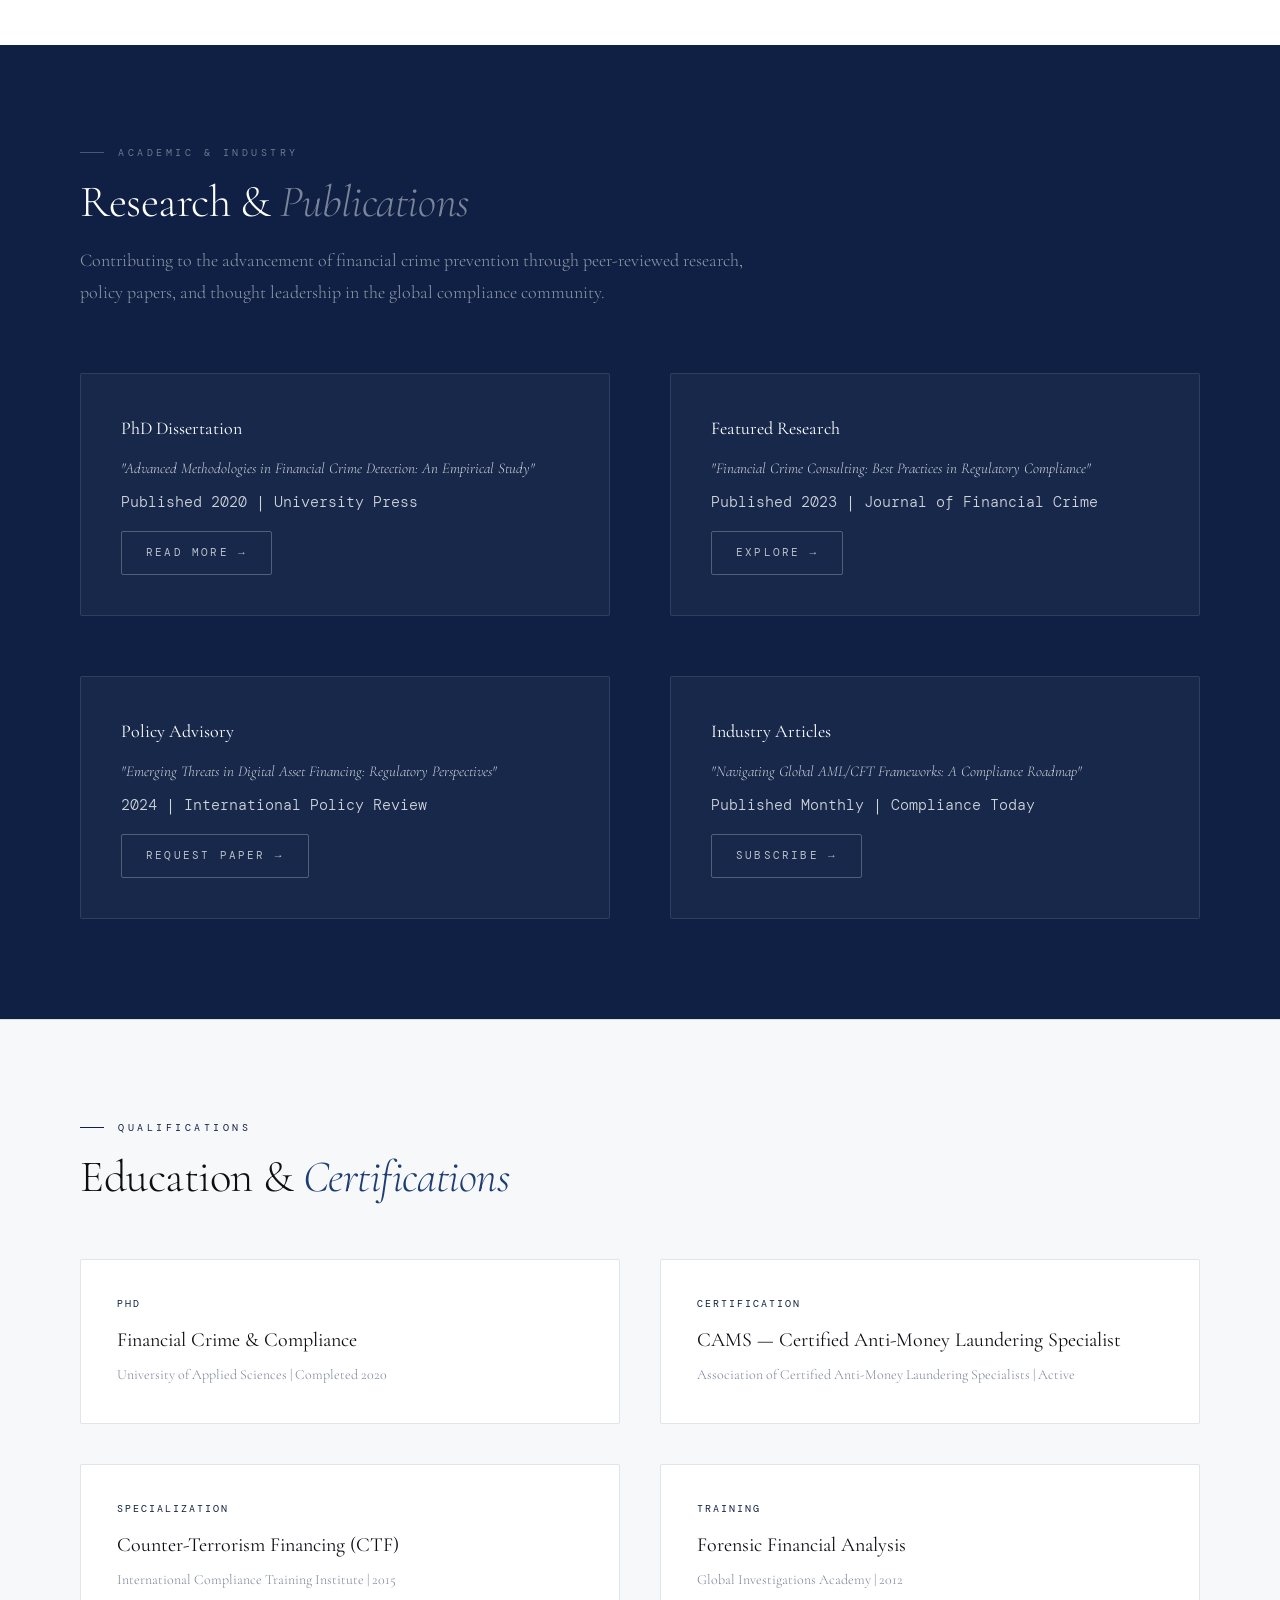
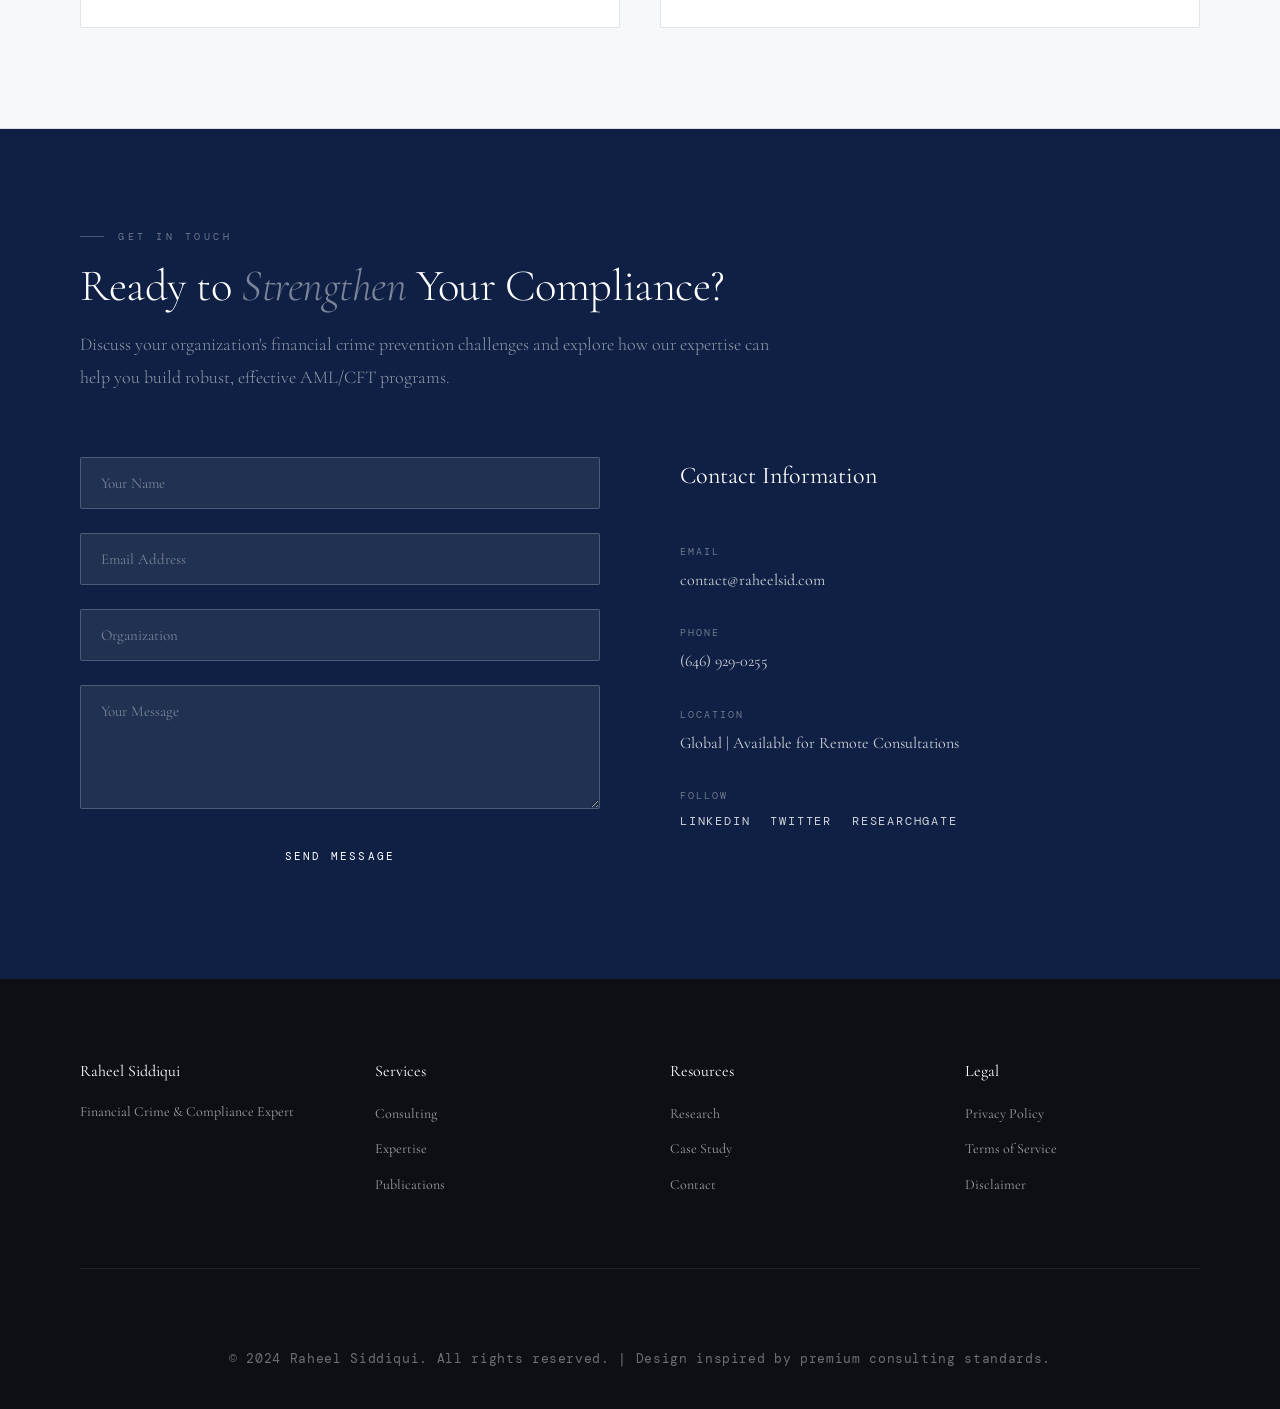
==== commit 177f8d73: "Update homepage and dissertation readability + button styling" ====
--- a/Github/index.html
+++ b/Github/index.html
@@ -288,7 +288,7 @@
       </div>
       <div class="info-item">
         <span class="label">Phone</span>
-        <a href="tel:+1-000-000-0000">Available by Appointment</a>
+        <a href="tel:+1-646-929-0255">(646) 929-0255</a>
       </div>
       <div class="info-item">
         <span class="label">Location</span>
--- a/Github/styles.css
+++ b/Github/styles.css
@@ -36,6 +36,7 @@
   overflow-x: hidden;
   cursor: default;
   line-height: 1.6;
+  font-weight: 400;
 }
 
 /* ──────────────────────── NAVIGATION ────────────────────────── */
@@ -213,6 +214,7 @@
   display: inline-block;
   transition: background 0.3s, transform 0.2s, box-shadow 0.3s;
   border-radius: 2px;
+  box-shadow: 0 4px 12px rgba(15, 32, 68, 0.2);
 }
 
 .btn-primary:hover {
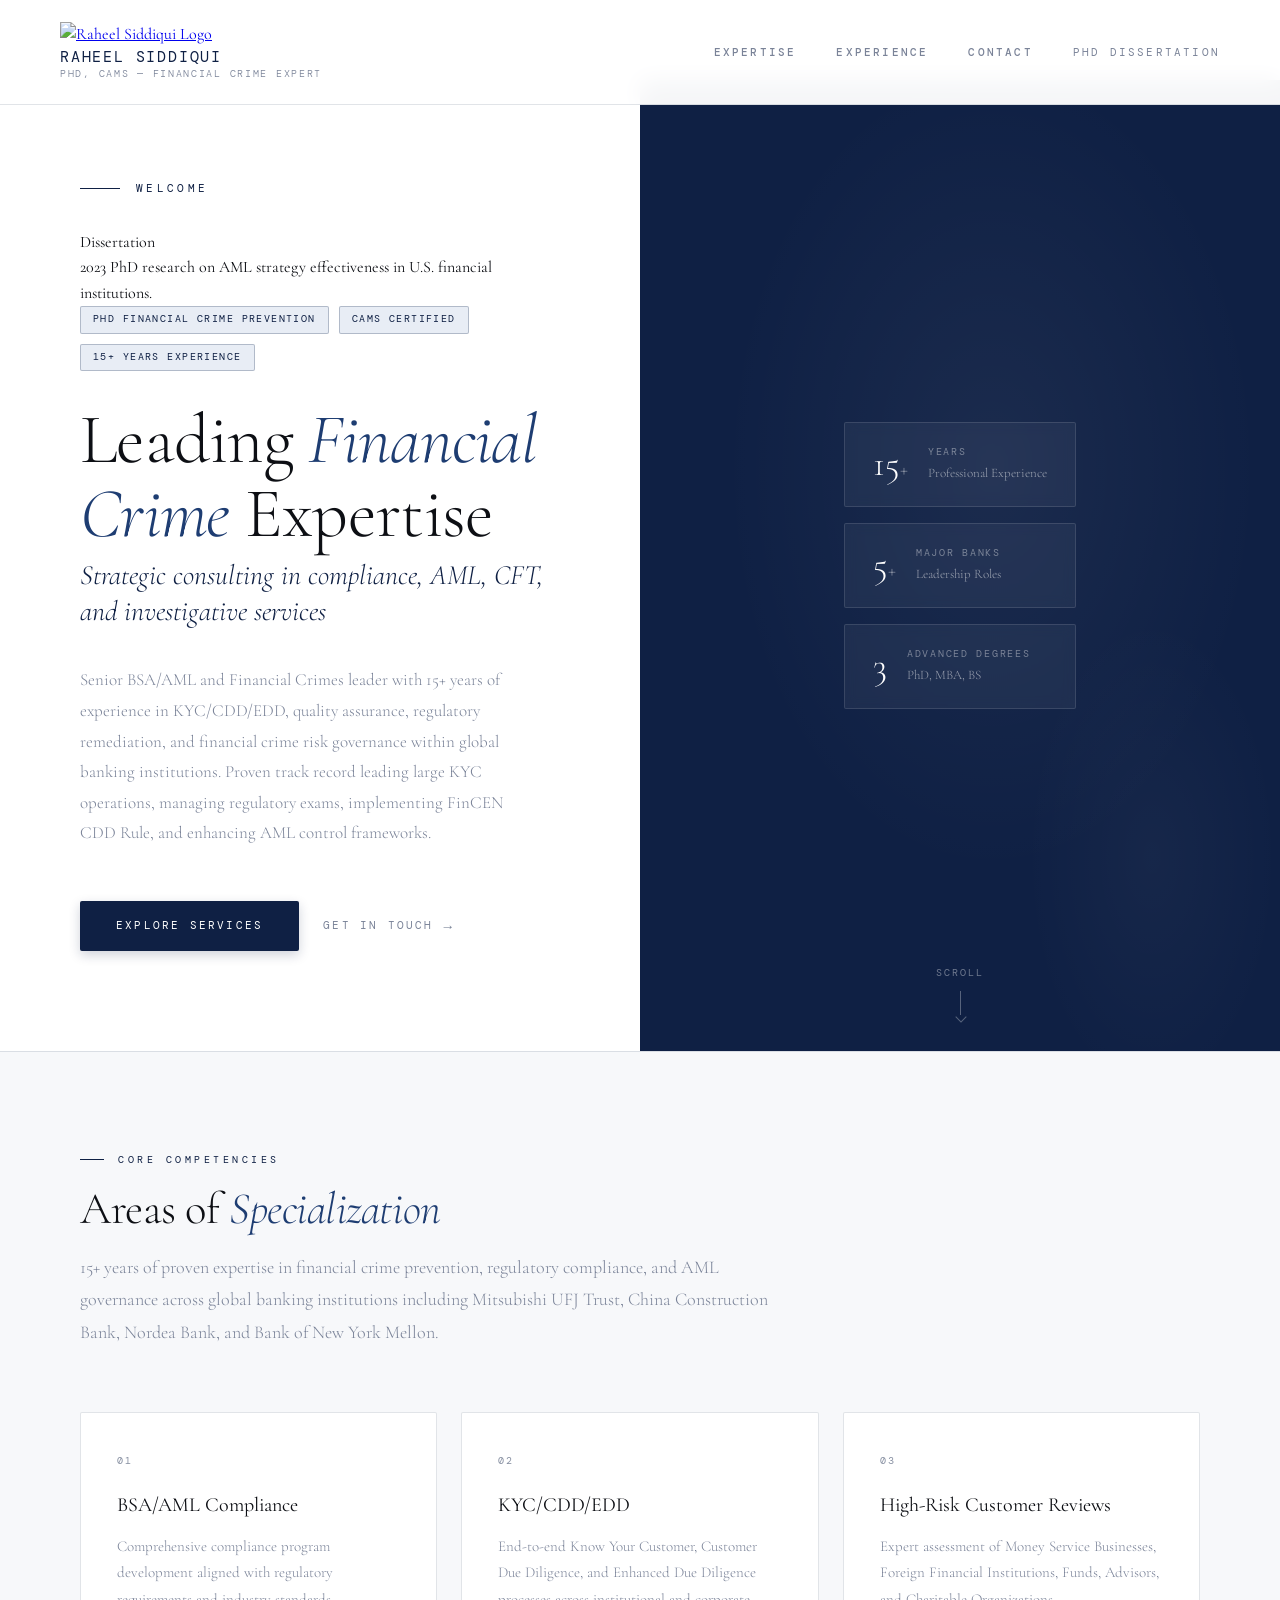
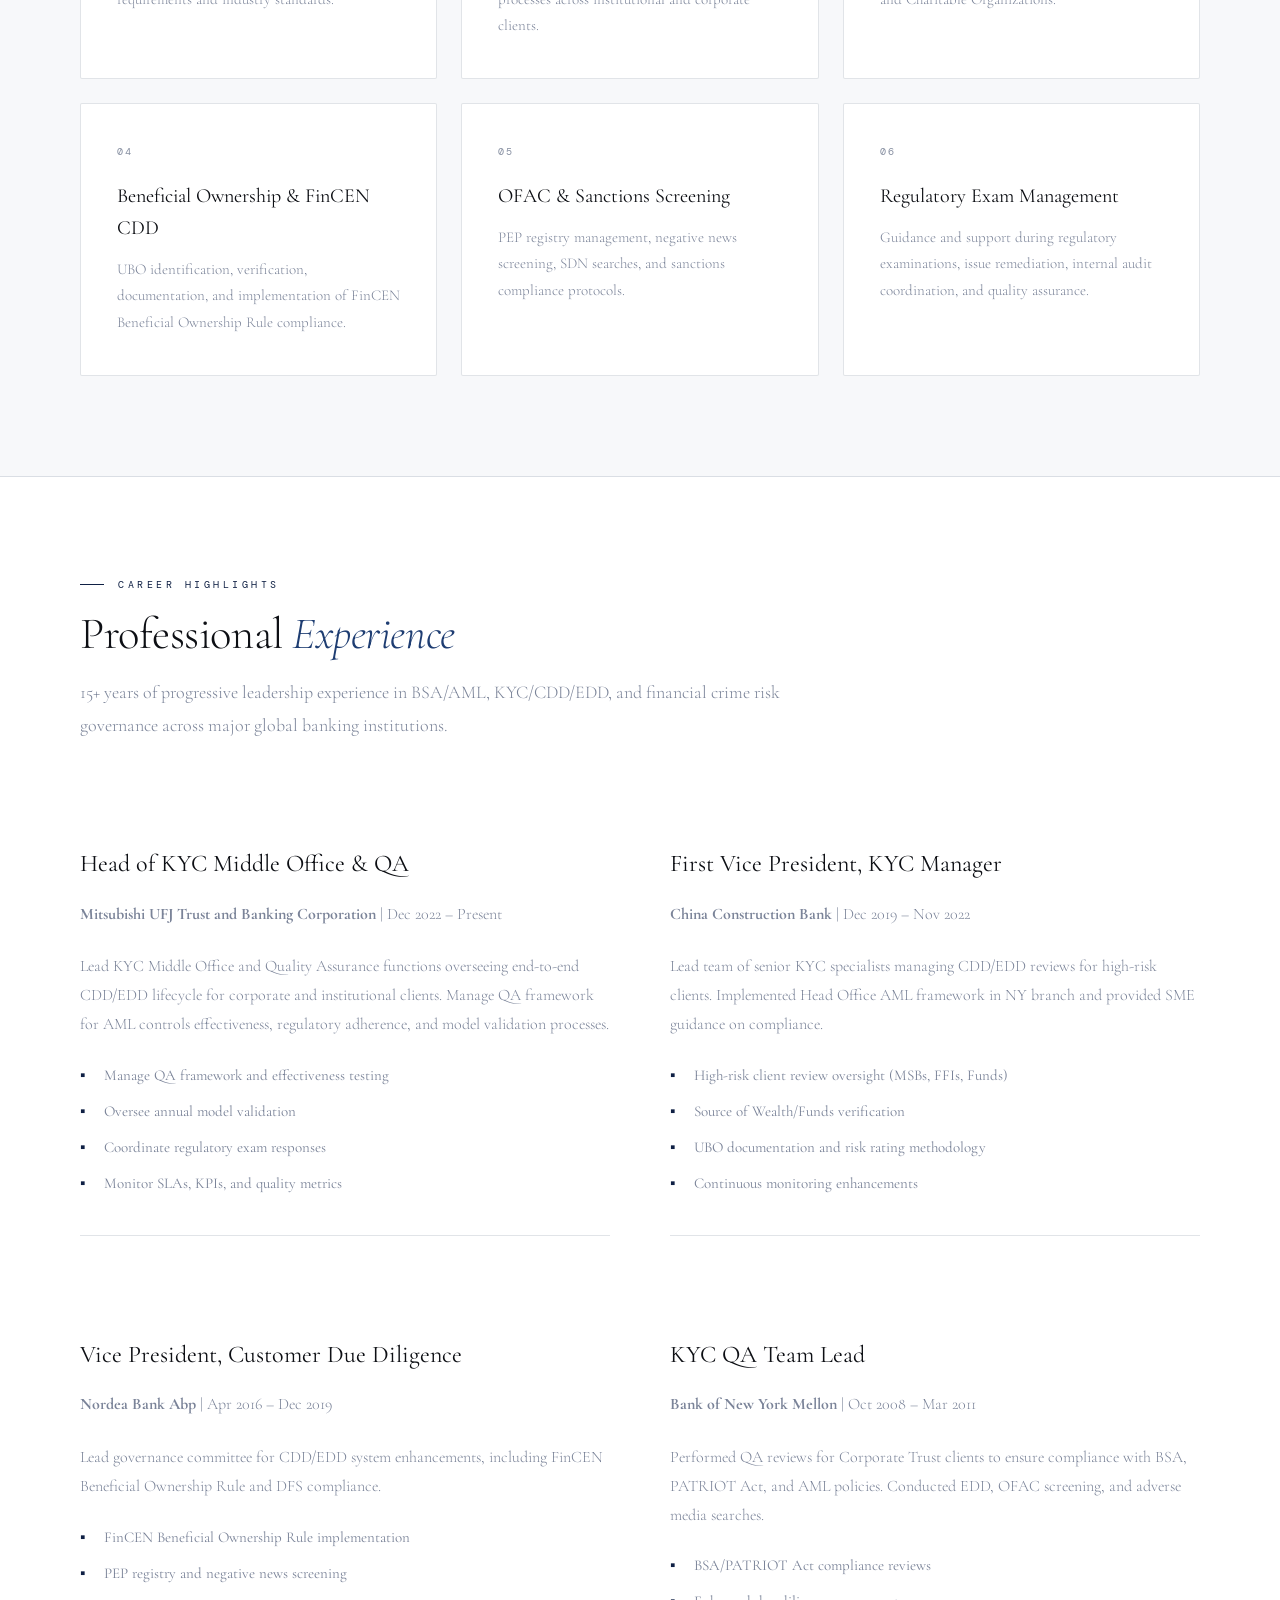
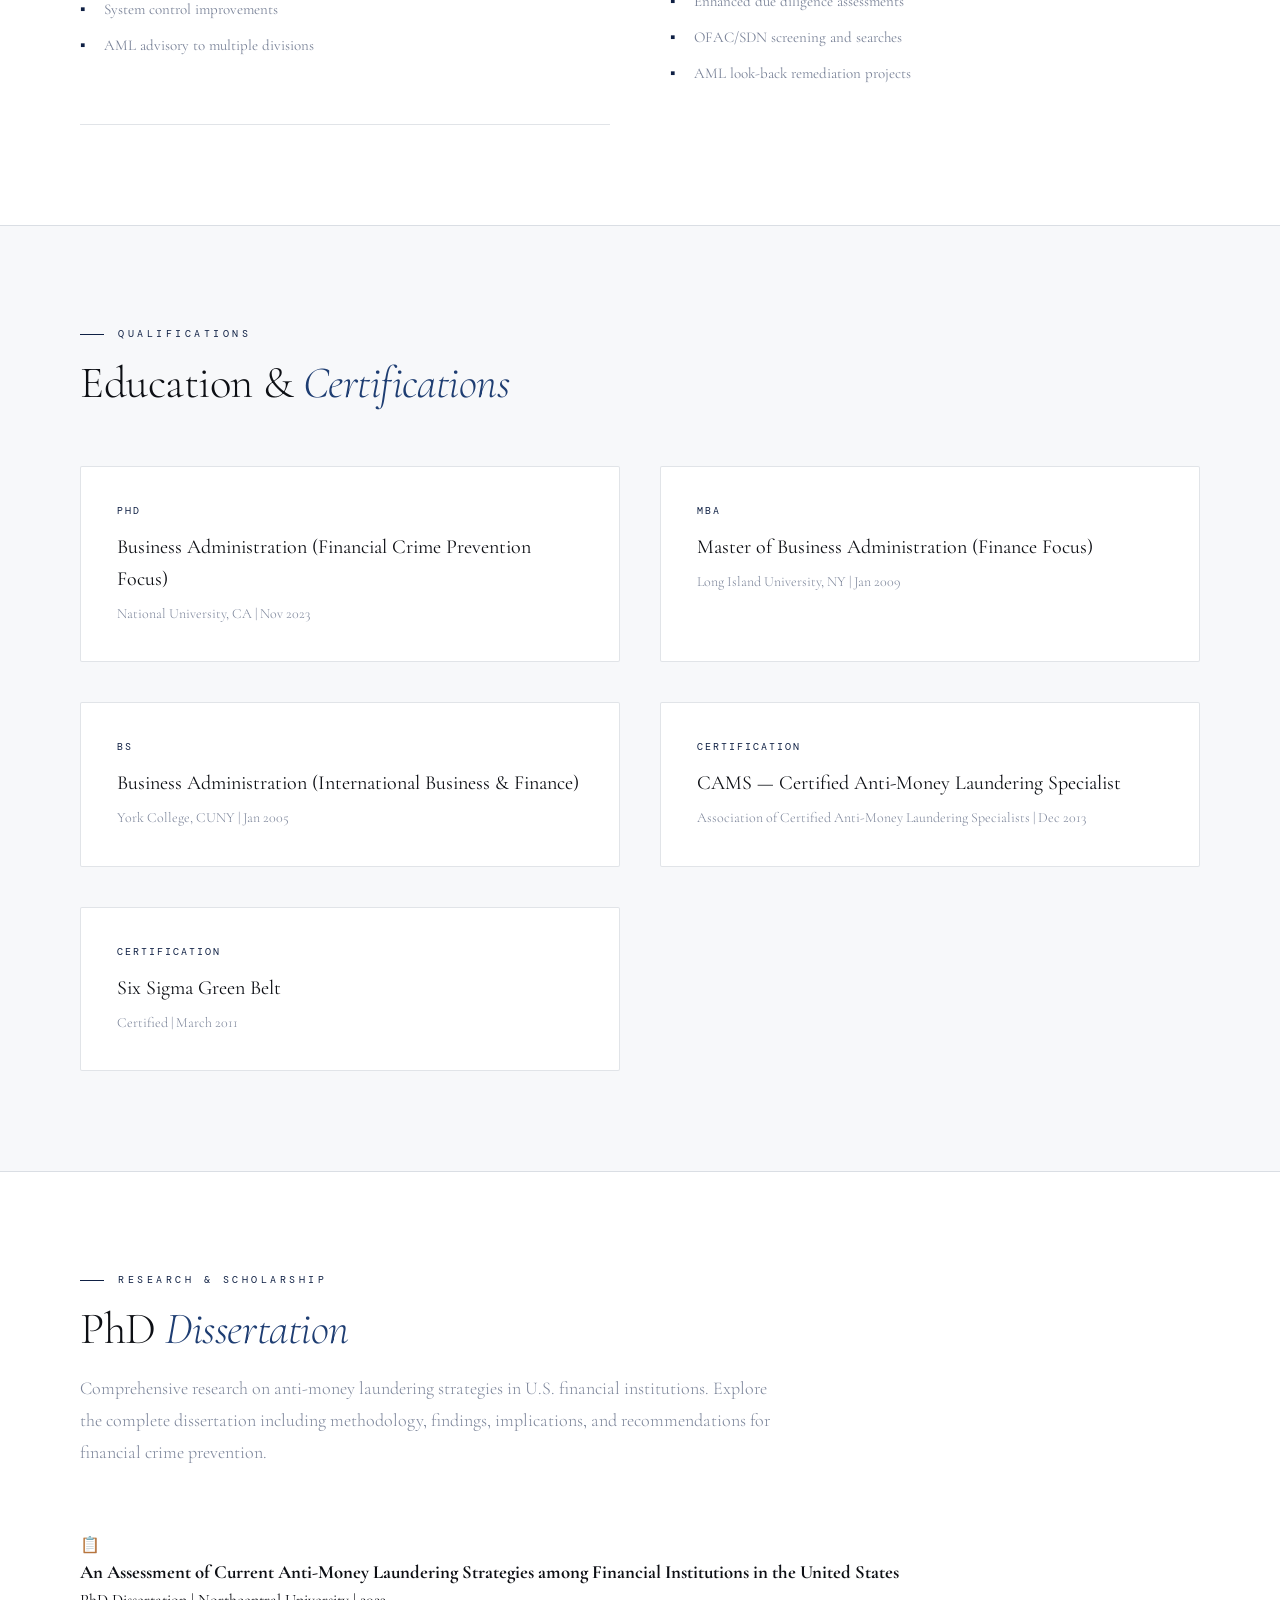
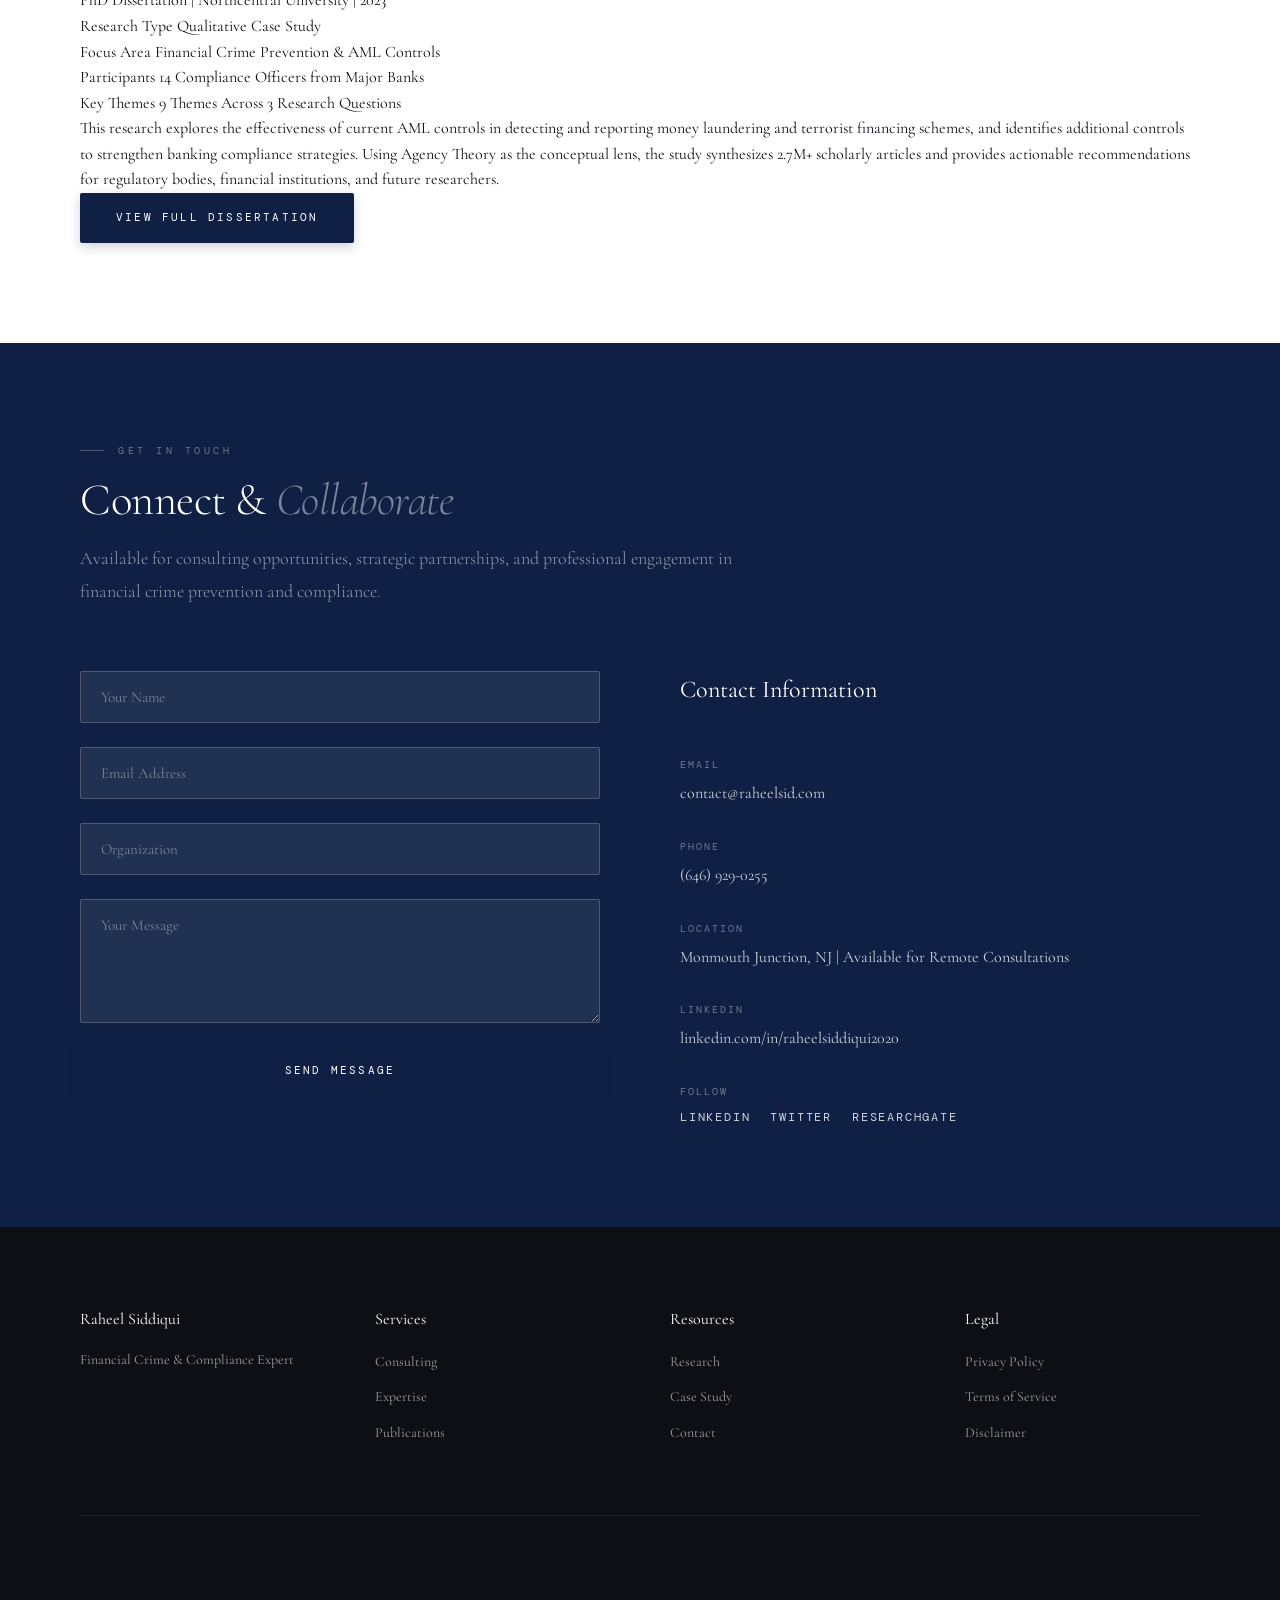
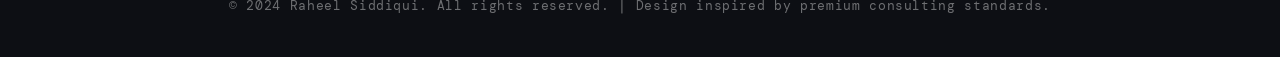
==== commit 1b1f1a99: "Update index.html" ====
--- a/Github/index.html
+++ b/Github/index.html
@@ -12,14 +12,17 @@
 <!-- ═══════════════════════ NAVIGATION ═══════════════════════ -->
 <nav class="navbar">
   <div class="nav-logo-block">
+    <a href="#" class="logo-link">
+      <img src="./images/logo.png" alt="Raheel Siddiqui Logo" class="nav-logo-image" onerror="this.onerror=null; this.src='./images/logo.svg';">
+    </a>
     <div class="nav-name">Raheel Siddiqui</div>
     <div class="nav-title">PhD, CAMS — Financial Crime Expert</div>
   </div>
   <ul class="nav-links">
     <li><a href="#expertise">Expertise</a></li>
-    <li><a href="#services">Services</a></li>
-    <li><a href="#publications">Publications</a></li>
+    <li><a href="#services">Experience</a></li>
     <li><a href="#contact">Contact</a></li>
+    <li><a href="dissertation.html" class="nav-btn">PhD Dissertation</a></li>
   </ul>
 </nav>
 
@@ -29,11 +32,15 @@
     <div class="hero-eyebrow">
       <span>Welcome</span>
     </div>
+    <div class="hero-badge">
+      <span class="badge-label">Dissertation</span>
+      <p>2023 PhD research on AML strategy effectiveness in U.S. financial institutions.</p>
+    </div>
     
     <div class="hero-credential-row">
-      <span class="cred-pill">PhD Financial Crime</span>
+      <span class="cred-pill">PhD Financial Crime Prevention</span>
       <span class="cred-pill">CAMS Certified</span>
-      <span class="cred-pill">20+ Years Experience</span>
+      <span class="cred-pill">15+ Years Experience</span>
     </div>
 
     <h1>Leading <em>Financial Crime</em> Expertise</h1>
@@ -41,7 +48,7 @@
     <p class="hero-title-line">Strategic consulting in compliance, AML, CFT, and investigative services</p>
     
     <p class="hero-desc">
-      Dr. Raheel Siddiqui is a globally recognized expert in financial crime prevention, anti-money laundering, and compliance solutions. With advanced academic credentials and industry certifications, he delivers actionable insights to financial institutions, regulatory bodies, and enterprises worldwide.
+      Senior BSA/AML and Financial Crimes leader with 15+ years of experience in KYC/CDD/EDD, quality assurance, regulatory remediation, and financial crime risk governance within global banking institutions. Proven track record leading large KYC operations, managing regulatory exams, implementing FinCEN CDD Rule, and enhancing AML control frameworks.
     </p>
 
     <div class="hero-cta-group">
@@ -54,24 +61,24 @@
     <div class="hero-visual"></div>
     <div class="hero-stats">
       <div class="stat-card">
-        <div class="stat-val">20<span>+</span></div>
+        <div class="stat-val">15<span>+</span></div>
         <div class="stat-info">
           <div class="stat-label">Years</div>
           <div class="stat-sub">Professional Experience</div>
         </div>
       </div>
       <div class="stat-card">
-        <div class="stat-val">50<span>+</span></div>
+        <div class="stat-val">5<span>+</span></div>
         <div class="stat-info">
-          <div class="stat-label">Engagements</div>
-          <div class="stat-sub">Global Organizations</div>
+          <div class="stat-label">Major Banks</div>
+          <div class="stat-sub">Leadership Roles</div>
         </div>
       </div>
       <div class="stat-card">
-        <div class="stat-val">$2B<span>+</span></div>
+        <div class="stat-val">3<span></span></div>
         <div class="stat-info">
-          <div class="stat-label">AML Investigations</div>
-          <div class="stat-sub">Facilitated Recoveries</div>
+          <div class="stat-label">Advanced Degrees</div>
+          <div class="stat-sub">PhD, MBA, BS</div>
         </div>
       </div>
     </div>
@@ -87,138 +94,103 @@
   <div class="section-label">Core Competencies</div>
   <h2>Areas of <em>Specialization</em></h2>
   <p class="section-intro">
-    With a doctorate in financial crime studies and international certifications, Dr. Siddiqui brings unmatched depth to every engagement, combining academic rigor with practical industry experience.
+    15+ years of proven expertise in financial crime prevention, regulatory compliance, and AML governance across global banking institutions including Mitsubishi UFJ Trust, China Construction Bank, Nordea Bank, and Bank of New York Mellon.
   </p>
 
   <div class="three-col">
     <div class="info-card">
       <div class="info-card-num">01</div>
-      <h3>Anti-Money Laundering</h3>
-      <p>Comprehensive AML program development, implementation, and regulatory compliance strategies tailored to organizational risk profiles and jurisdictional requirements.</p>
+      <h3>BSA/AML Compliance</h3>
+      <p>Comprehensive compliance program development aligned with regulatory requirements and industry standards.</p>
     </div>
 
     <div class="info-card">
       <div class="info-card-num">02</div>
-      <h3>Counter-Terrorism Financing</h3>
-      <p>Strategic CFT frameworks, sanctions screening protocols, and risk assessment methodologies to combat terrorist financing networks and proliferation financing.</p>
+      <h3>KYC/CDD/EDD</h3>
+      <p>End-to-end Know Your Customer, Customer Due Diligence, and Enhanced Due Diligence processes across institutional and corporate clients.</p>
     </div>
 
     <div class="info-card">
       <div class="info-card-num">03</div>
-      <h3>Compliance & Governance</h3>
-      <p>Regulatory compliance programs, KYC/CDD procedures, governance structures, and board-level advisory for enterprise-wide compliance transformation.</p>
+      <h3>High-Risk Customer Reviews</h3>
+      <p>Expert assessment of Money Service Businesses, Foreign Financial Institutions, Funds, Advisors, and Charitable Organizations.</p>
     </div>
 
     <div class="info-card">
       <div class="info-card-num">04</div>
-      <h3>Financial Investigation</h3>
-      <p>Complex financial crime investigations, forensic analysis, transaction tracing, and evidence documentation for regulatory and enforcement agencies.</p>
+      <h3>Beneficial Ownership & FinCEN CDD</h3>
+      <p>UBO identification, verification, documentation, and implementation of FinCEN Beneficial Ownership Rule compliance.</p>
     </div>
 
     <div class="info-card">
       <div class="info-card-num">05</div>
-      <h3>Training & Development</h3>
-      <p>Executive briefings, staff certification programs, and institutional training in financial crime detection, risk assessment, and compliance best practices.</p>
+      <h3>OFAC & Sanctions Screening</h3>
+      <p>PEP registry management, negative news screening, SDN searches, and sanctions compliance protocols.</p>
     </div>
 
     <div class="info-card">
       <div class="info-card-num">06</div>
-      <h3>Policy & Strategy</h3>
-      <p>Policy development, regulatory engagement, strategic planning, and thought leadership in evolving financial crime prevention frameworks globally.</p>
+      <h3>Regulatory Exam Management</h3>
+      <p>Guidance and support during regulatory examinations, issue remediation, internal audit coordination, and quality assurance.</p>
     </div>
   </div>
 </section>
 
 <!-- ═══════════════════════ SERVICES SECTION ═══════════════════════ -->
 <section id="services" class="section">
-  <div class="section-label">What We Offer</div>
-  <h2>Consulting <em>Services</em></h2>
+  <div class="section-label">Career Highlights</div>
+  <h2>Professional <em>Experience</em></h2>
   <p class="section-intro">
-    Tailored solutions designed to strengthen your organization's defenses against financial crime while maintaining regulatory compliance and operational efficiency.
+    15+ years of progressive leadership experience in BSA/AML, KYC/CDD/EDD, and financial crime risk governance across major global banking institutions.
   </p>
 
   <div class="two-col">
     <div class="service-block">
-      <h3>Program Assessment</h3>
-      <p>Complete evaluation of existing AML/CFT programs, governance structures, and operational procedures. Identifies gaps, inefficiencies, and risk exposure with actionable recommendations for improvement.</p>
+      <h3>Head of KYC Middle Office & QA</h3>
+      <p><strong>Mitsubishi UFJ Trust and Banking Corporation</strong> | Dec 2022 – Present</p>
+      <p>Lead KYC Middle Office and Quality Assurance functions overseeing end-to-end CDD/EDD lifecycle for corporate and institutional clients. Manage QA framework for AML controls effectiveness, regulatory adherence, and model validation processes.</p>
       <ul class="service-list">
-        <li>Risk Assessment Audits</li>
-        <li>Compliance Gap Analysis</li>
-        <li>Control Effectiveness Testing</li>
-        <li>Regulatory Readiness Review</li>
+        <li>Manage QA framework and effectiveness testing</li>
+        <li>Oversee annual model validation</li>
+        <li>Coordinate regulatory exam responses</li>
+        <li>Monitor SLAs, KPIs, and quality metrics</li>
       </ul>
     </div>
 
     <div class="service-block">
-      <h3>Program Development</h3>
-      <p>Strategic design and implementation of comprehensive financial crime prevention programs aligned with regulatory requirements, industry standards, and organizational objectives.</p>
+      <h3>First Vice President, KYC Manager</h3>
+      <p><strong>China Construction Bank</strong> | Dec 2019 – Nov 2022</p>
+      <p>Lead team of senior KYC specialists managing CDD/EDD reviews for high-risk clients. Implemented Head Office AML framework in NY branch and provided SME guidance on compliance.</p>
       <ul class="service-list">
-        <li>Program Architecture Design</li>
-        <li>Policy & Procedure Development</li>
-        <li>System Implementation Support</li>
-        <li>Change Management Consultation</li>
+        <li>High-risk client review oversight (MSBs, FFIs, Funds)</li>
+        <li>Source of Wealth/Funds verification</li>
+        <li>UBO documentation and risk rating methodology</li>
+        <li>Continuous monitoring enhancements</li>
       </ul>
     </div>
 
     <div class="service-block">
-      <h3>Investigation Services</h3>
-      <p>Expert investigative support for complex financial crime cases, including transaction analysis, account history review, beneficial ownership analysis, and evidence preparation.</p>
+      <h3>Vice President, Customer Due Diligence</h3>
+      <p><strong>Nordea Bank Abp</strong> | Apr 2016 – Dec 2019</p>
+      <p>Lead governance committee for CDD/EDD system enhancements, including FinCEN Beneficial Ownership Rule and DFS compliance.</p>
       <ul class="service-list">
-        <li>Forensic Analysis</li>
-        <li>Transaction Tracing</li>
-        <li>Network Analysis</li>
-        <li>SAR Documentation & Support</li>
+        <li>FinCEN Beneficial Ownership Rule implementation</li>
+        <li>PEP registry and negative news screening</li>
+        <li>System control improvements</li>
+        <li>AML advisory to multiple divisions</li>
       </ul>
     </div>
 
     <div class="service-block">
-      <h3>Training Programs</h3>
-      <p>Comprehensive training initiatives for front-line staff, compliance professionals, and executive leadership. Customized curricula covering AML/CFT regulations, detection methodologies, and case studies.</p>
+      <h3>KYC QA Team Lead</h3>
+      <p><strong>Bank of New York Mellon</strong> | Oct 2008 – Mar 2011</p>
+      <p>Performed QA reviews for Corporate Trust clients to ensure compliance with BSA, PATRIOT Act, and AML policies. Conducted EDD, OFAC screening, and adverse media searches.</p>
       <ul class="service-list">
-        <li>Executive Briefings</li>
-        <li>Staff Certification Programs</li>
-        <li>Regulatory Update Sessions</li>
-        <li>Specialized Training Modules</li>
-      </ul>
-    </div>
-  </div>
-</section>
-
-<!-- ═══════════════════════ PUBLICATIONS SECTION ═══════════════════════ -->
-<section id="publications" class="section section-navy">
-  <div class="section-label light">Academic & Industry</div>
-  <h2 class="light">Research & <em>Publications</em></h2>
-  <p class="section-intro light">
-    Contributing to the advancement of financial crime prevention through peer-reviewed research, policy papers, and thought leadership in the global compliance community.
-  </p>
-
-  <div class="two-col">
-    <div class="pub-card">
-      <h3>PhD Dissertation</h3>
-      <p><em>"Advanced Methodologies in Financial Crime Detection: An Empirical Study"</em></p>
-      <p class="pub-meta">Published 2020 | University Press</p>
-      <a href="dissertation.html" class="btn-outline">Read More →</a>
-    </div>
-
-    <div class="pub-card">
-      <h3>Featured Research</h3>
-      <p><em>"Financial Crime Consulting: Best Practices in Regulatory Compliance"</em></p>
-      <p class="pub-meta">Published 2023 | Journal of Financial Crime</p>
-      <a href="financial-crime-consulting.html" class="btn-outline">Explore →</a>
-    </div>
-
-    <div class="pub-card">
-      <h3>Policy Advisory</h3>
-      <p><em>"Emerging Threats in Digital Asset Financing: Regulatory Perspectives"</em></p>
-      <p class="pub-meta">2024 | International Policy Review</p>
-      <a href="#contact" class="btn-outline">Request Paper →</a>
-    </div>
-
-    <div class="pub-card">
-      <h3>Industry Articles</h3>
-      <p><em>"Navigating Global AML/CFT Frameworks: A Compliance Roadmap"</em></p>
-      <p class="pub-meta">Published Monthly | Compliance Today</p>
-      <a href="#contact" class="btn-outline">Subscribe →</a>
+        <li>BSA/PATRIOT Act compliance reviews</li>
+        <li>Enhanced due diligence assessments</li>
+        <li>OFAC/SDN screening and searches</li>
+        <li>AML look-back remediation projects</li>
+      </ul>
     </div>
   </div>
 </section>
@@ -231,36 +203,86 @@
   <div class="credentials-grid">
     <div class="cred-item">
       <div class="cred-type">PhD</div>
-      <h3>Financial Crime & Compliance</h3>
-      <p>University of Applied Sciences | Completed 2020</p>
+      <h3>Business Administration (Financial Crime Prevention Focus)</h3>
+      <p>National University, CA | Nov 2023</p>
+    </div>
+
+    <div class="cred-item">
+      <div class="cred-type">MBA</div>
+      <h3>Master of Business Administration (Finance Focus)</h3>
+      <p>Long Island University, NY | Jan 2009</p>
+    </div>
+
+    <div class="cred-item">
+      <div class="cred-type">BS</div>
+      <h3>Business Administration (International Business & Finance)</h3>
+      <p>York College, CUNY | Jan 2005</p>
     </div>
 
     <div class="cred-item">
       <div class="cred-type">Certification</div>
       <h3>CAMS — Certified Anti-Money Laundering Specialist</h3>
-      <p>Association of Certified Anti-Money Laundering Specialists | Active</p>
-    </div>
-
-    <div class="cred-item">
-      <div class="cred-type">Specialization</div>
-      <h3>Counter-Terrorism Financing (CTF)</h3>
-      <p>International Compliance Training Institute | 2015</p>
-    </div>
-
-    <div class="cred-item">
-      <div class="cred-type">Training</div>
-      <h3>Forensic Financial Analysis</h3>
-      <p>Global Investigations Academy | 2012</p>
-    </div>
+      <p>Association of Certified Anti-Money Laundering Specialists | Dec 2013</p>
+    </div>
+
+    <div class="cred-item">
+      <div class="cred-type">Certification</div>
+      <h3>Six Sigma Green Belt</h3>
+      <p>Certified | March 2011</p>
+    </div>
+  </div>
+</section>
+
+<!-- ═══════════════════════ DISSERTATION SECTION ═══════════════════════ -->
+<section class="section dissertation-section">
+  <div class="section-label">Research & Scholarship</div>
+  <h2>PhD <em>Dissertation</em></h2>
+  <p class="section-intro">
+    Comprehensive research on anti-money laundering strategies in U.S. financial institutions. Explore the complete dissertation including methodology, findings, implications, and recommendations for financial crime prevention.
+  </p>
+
+  <div class="dissertation-card">
+    <div class="diss-header">
+      <div class="diss-icon">📋</div>
+      <div>
+        <h3>An Assessment of Current Anti-Money Laundering Strategies among Financial Institutions in the United States</h3>
+        <p class="diss-meta">PhD Dissertation | Northcentral University | 2023</p>
+      </div>
+    </div>
+    
+    <div class="diss-highlights">
+      <div class="highlight-item">
+        <span class="highlight-label">Research Type</span>
+        <span class="highlight-value">Qualitative Case Study</span>
+      </div>
+      <div class="highlight-item">
+        <span class="highlight-label">Focus Area</span>
+        <span class="highlight-value">Financial Crime Prevention & AML Controls</span>
+      </div>
+      <div class="highlight-item">
+        <span class="highlight-label">Participants</span>
+        <span class="highlight-value">14 Compliance Officers from Major Banks</span>
+      </div>
+      <div class="highlight-item">
+        <span class="highlight-label">Key Themes</span>
+        <span class="highlight-value">9 Themes Across 3 Research Questions</span>
+      </div>
+    </div>
+
+    <p class="diss-description">
+      This research explores the effectiveness of current AML controls in detecting and reporting money laundering and terrorist financing schemes, and identifies additional controls to strengthen banking compliance strategies. Using Agency Theory as the conceptual lens, the study synthesizes 2.7M+ scholarly articles and provides actionable recommendations for regulatory bodies, financial institutions, and future researchers.
+    </p>
+
+    <a href="dissertation.html" class="btn-primary diss-btn">View Full Dissertation</a>
   </div>
 </section>
 
 <!-- ═══════════════════════ CONTACT SECTION ═══════════════════════ -->
 <section id="contact" class="section section-navy">
   <div class="section-label light">Get In Touch</div>
-  <h2 class="light">Ready to <em>Strengthen</em> Your Compliance?</h2>
+  <h2 class="light">Connect & <em>Collaborate</em></h2>
   <p class="section-intro light">
-    Discuss your organization's financial crime prevention challenges and explore how our expertise can help you build robust, effective AML/CFT programs.
+    Available for consulting opportunities, strategic partnerships, and professional engagement in financial crime prevention and compliance.
   </p>
 
   <div class="contact-container">
@@ -292,7 +314,11 @@
       </div>
       <div class="info-item">
         <span class="label">Location</span>
-        <p>Global | Available for Remote Consultations</p>
+        <p>Monmouth Junction, NJ | Available for Remote Consultations</p>
+      </div>
+      <div class="info-item">
+        <span class="label">LinkedIn</span>
+        <a href="https://linkedin.com/in/raheelsiddiqui2020" target="_blank">linkedin.com/in/raheelsiddiqui2020</a>
       </div>
       <div class="info-item">
         <span class="label">Follow</span>
